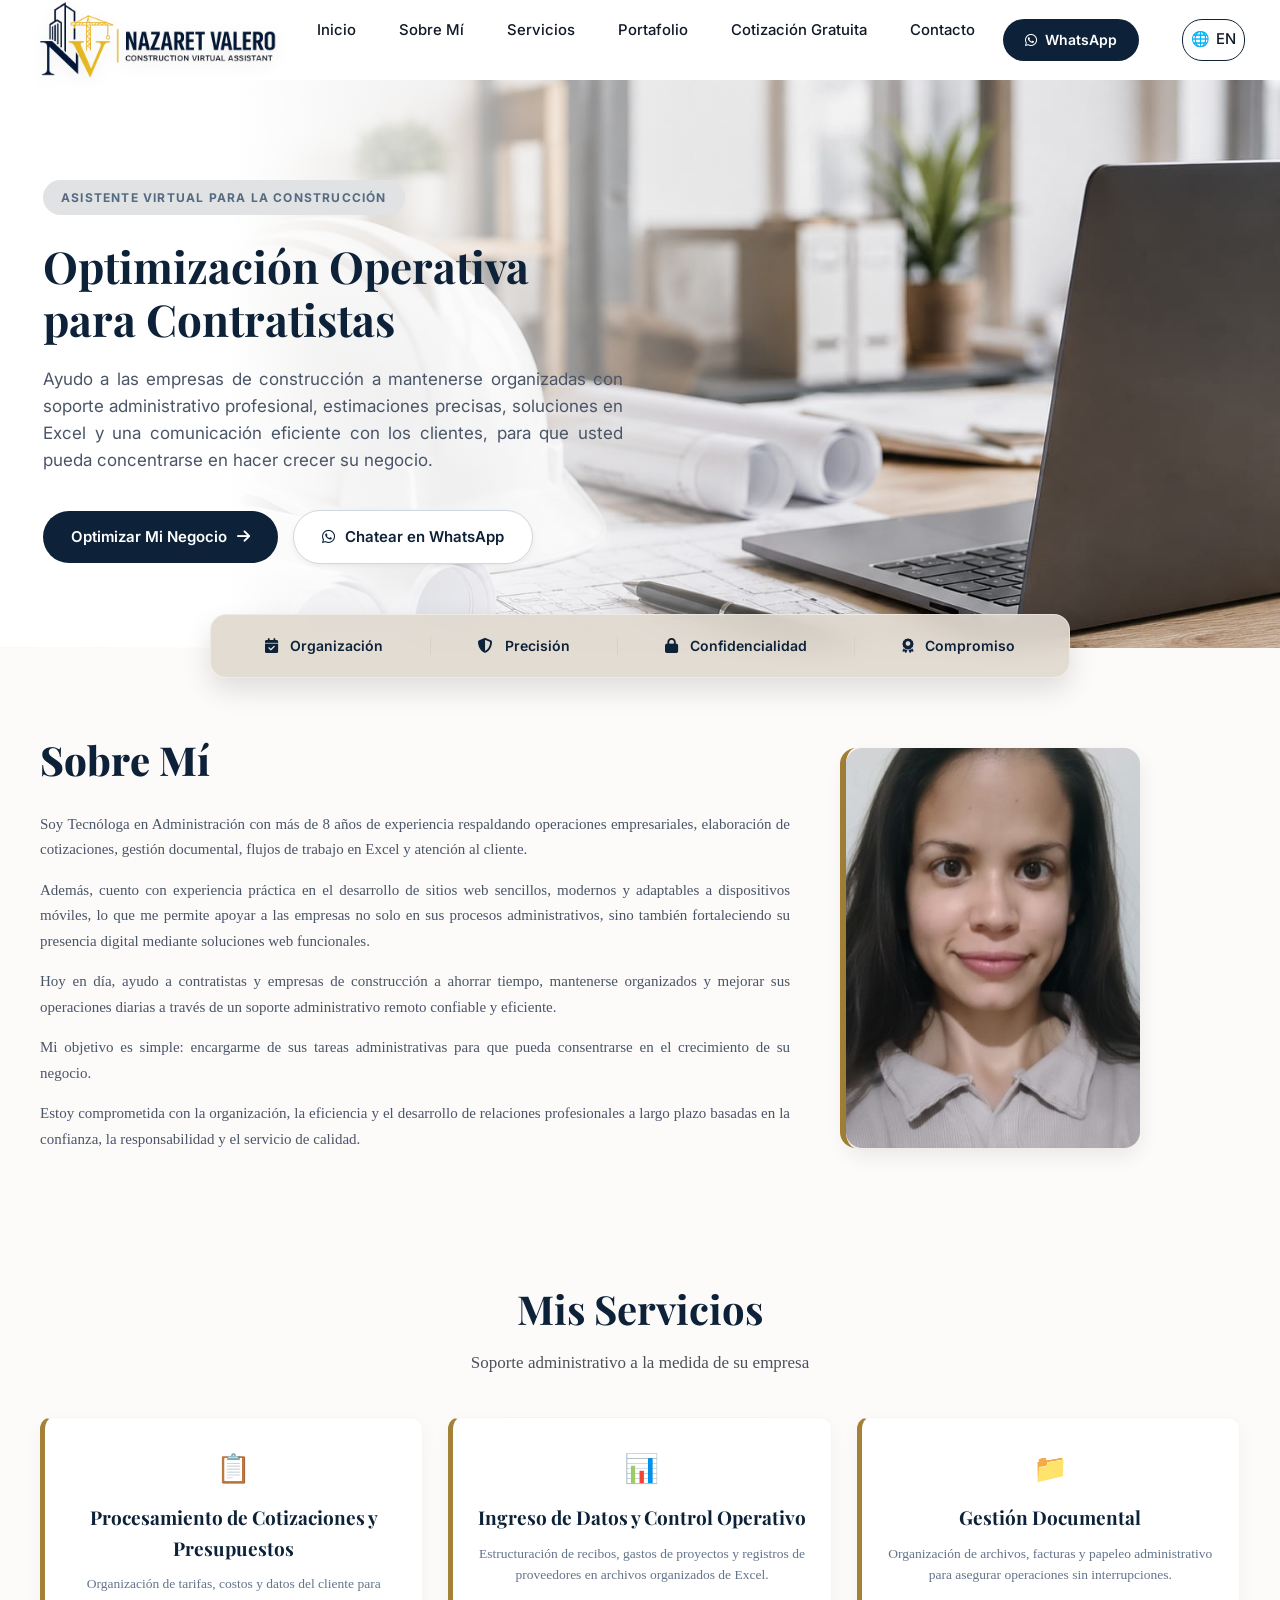
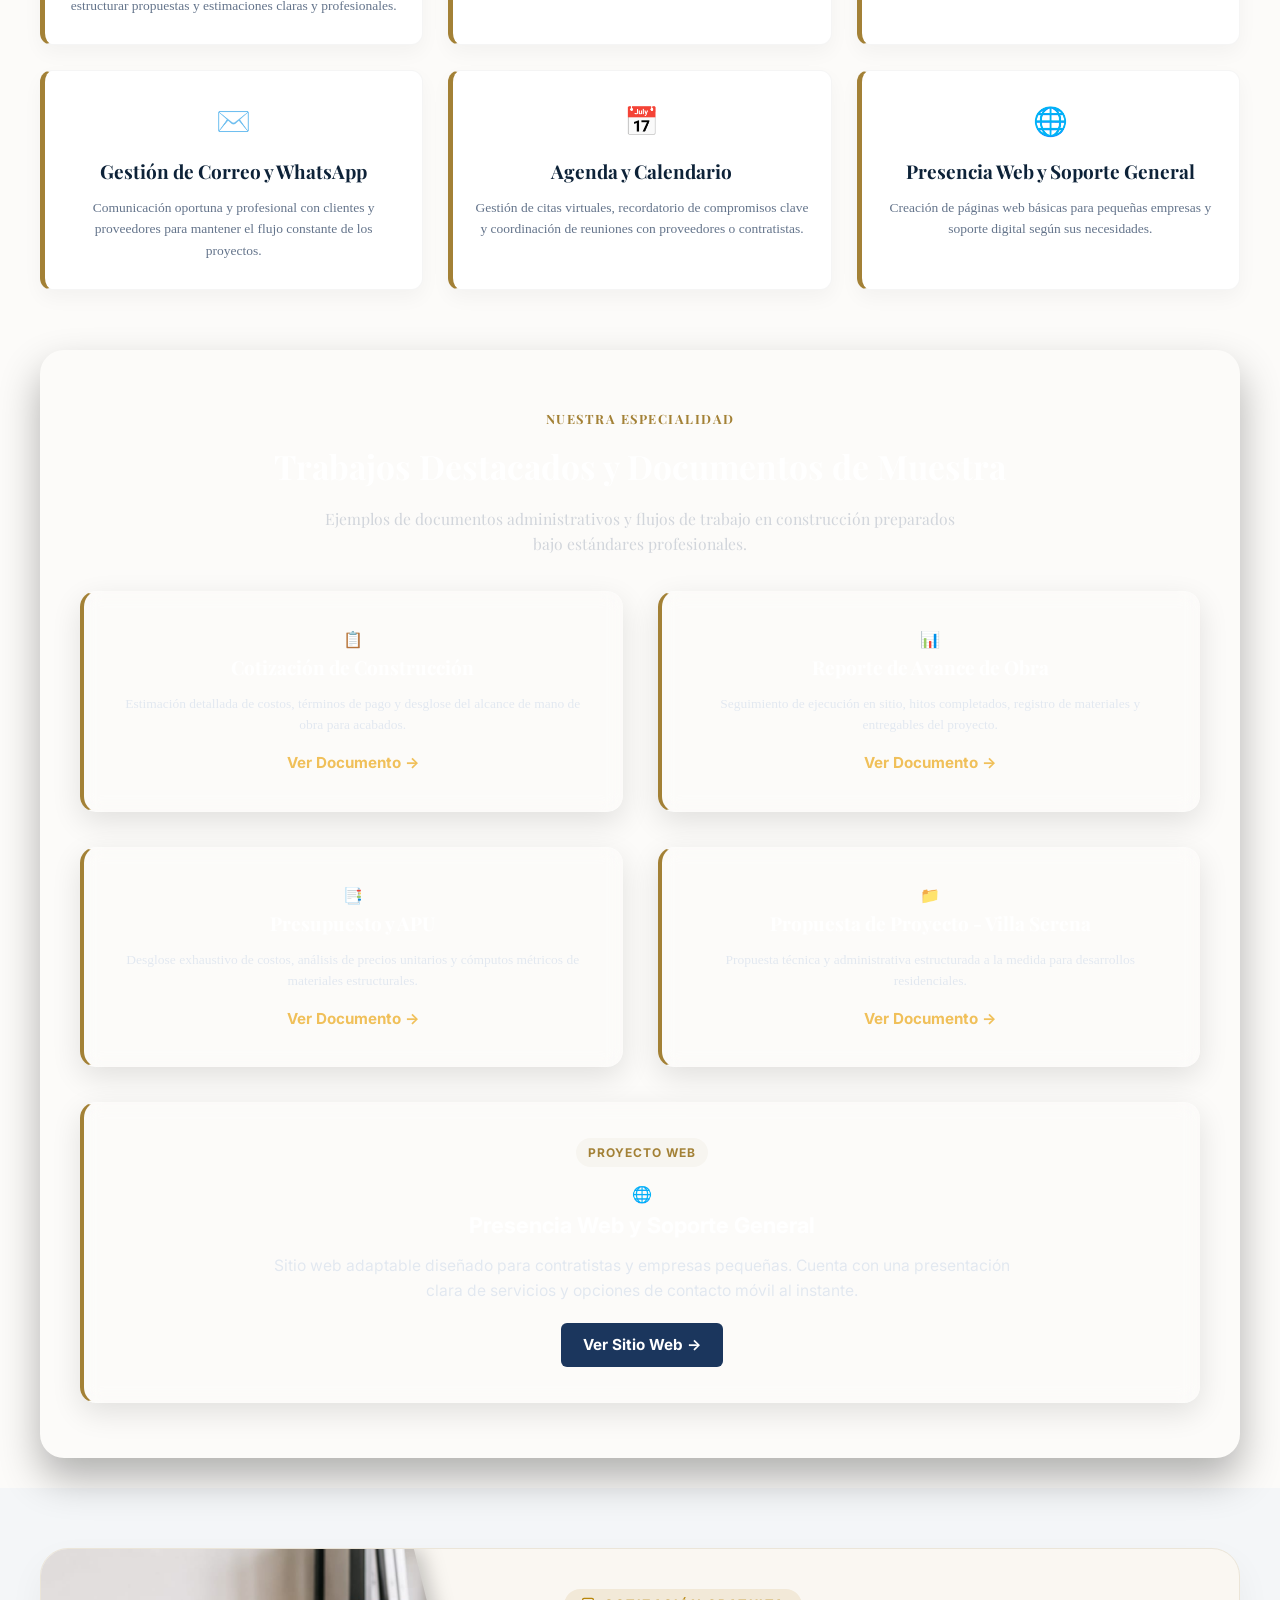
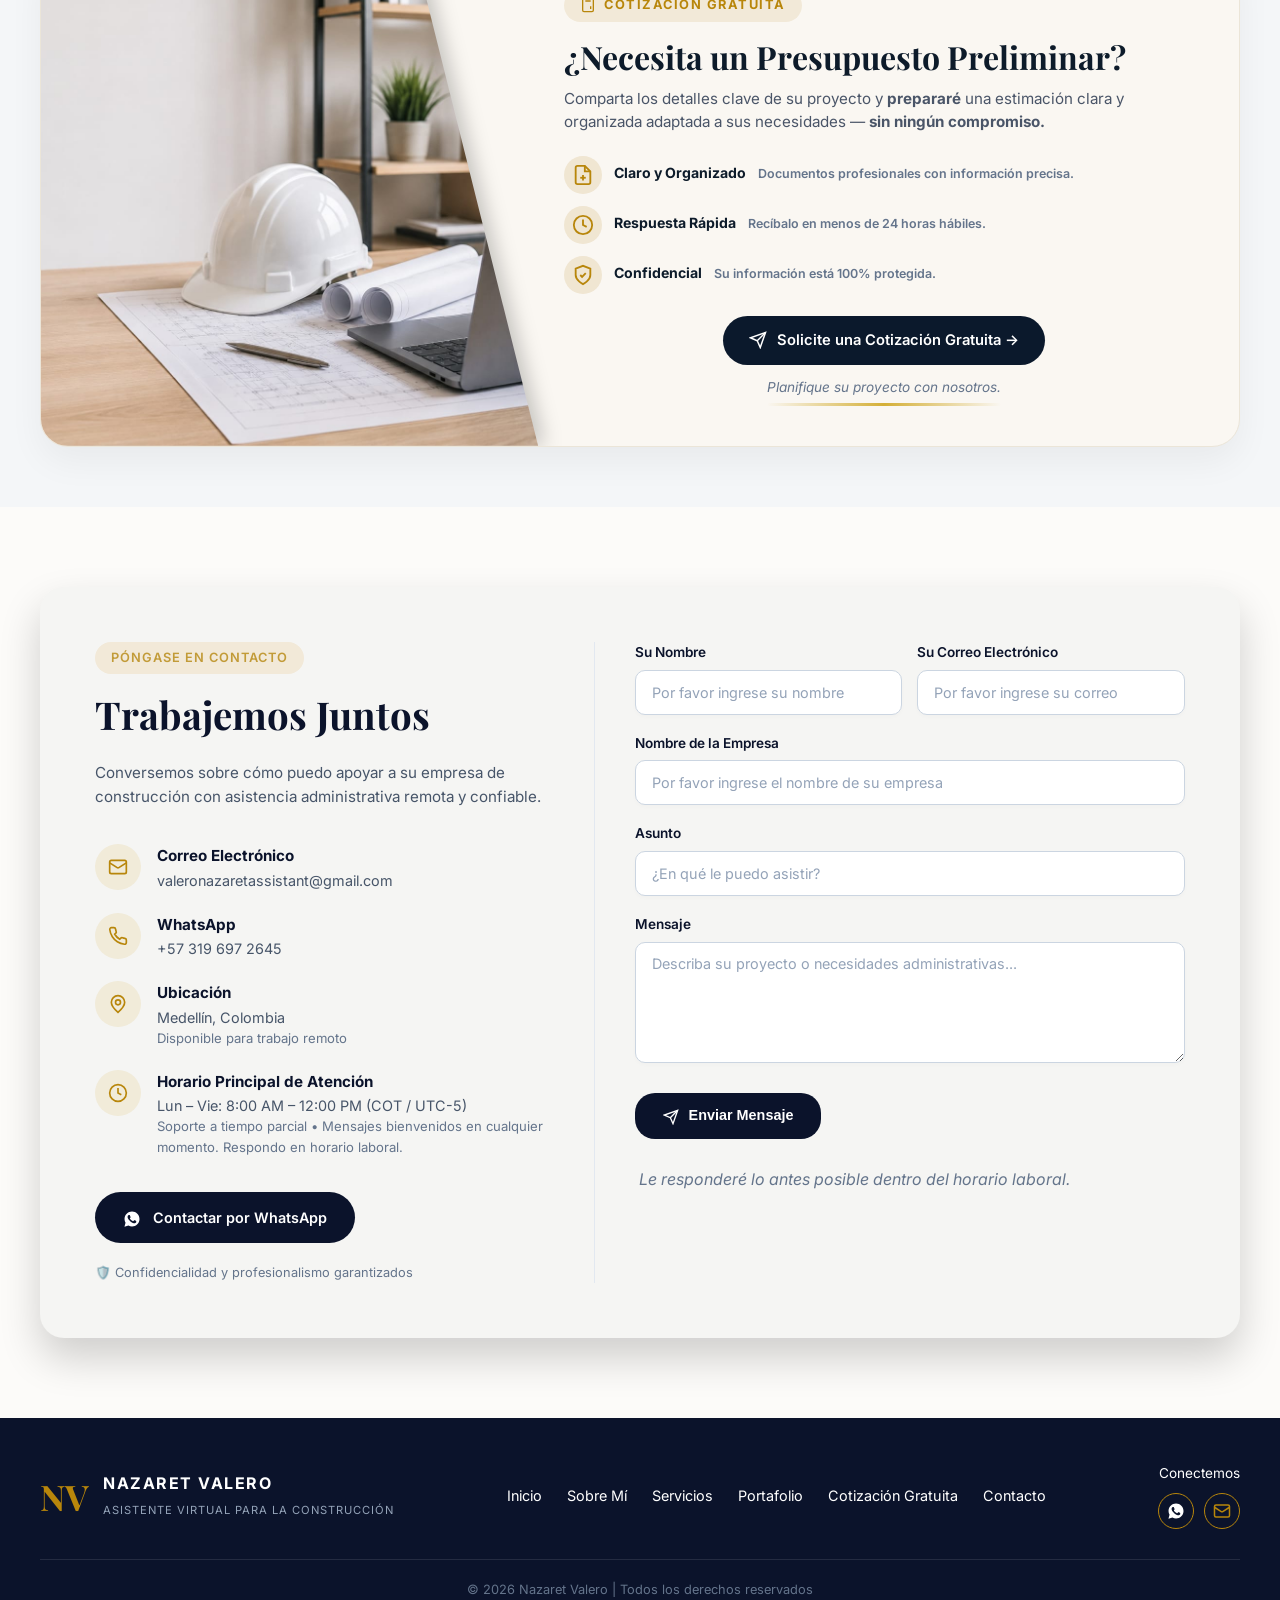
==== index.html @ b1c22335 "Rename Nazaretes-index.html to index.html" ====
<!DOCTYPE html>
<html lang="es">
<head>
    <meta charset="UTF-8">
    <meta name="viewport" content="width=device-width, initial-scale=1.0">
    <meta name="google" content="notranslate">
    <title>Nazaret Valero | Asistente Virtual para la Construcción</title>
    <!-- Tipografía Profesional Google Fonts -->
    <link rel="preconnect" href="https://fonts.googleapis.com">
    <link rel="preconnect" href="https://fonts.gstatic.com" crossorigin>
    <link href="https://fonts.googleapis.com/css2?family=Inter:wght@400;500;600;700&family=Playfair+Display:wght@600;700&display=swap" rel="stylesheet">
    
    <!-- CONEXIÓN CON EL CSS -->
    <link rel="stylesheet" href="Nazaret-styles.css">
    <link rel="stylesheet" href="https://cdnjs.cloudflare.com/ajax/libs/font-awesome/6.4.0/css/all.min.css">
</head>
<body>

<!-- 1. BARRA DE NAVEGACIÓN SUPERIOR -->
<header class="main-header">
  <div class="nav-container">
    
    <div class="logo-area">
      <img src="imagenes.img/logo.jpeg" alt="Nazaret Valero Logo" class="logo">
    </div>

    <!-- Botón hamburguesa -->
    <button class="menu-toggle" id="menu-toggle" onclick="toggleMenu()" aria-label="Abrir menú">
      <i class="fas fa-bars"></i>
    </button>

    <!-- Menú desplegable -->
    <nav class="nav-links" id="nav-links">
      <a href="#hero" onclick="closeMenu()">Inicio</a>
      <a href="#about" onclick="closeMenu()">Sobre Mí</a>
      <a href="#services" onclick="closeMenu()">Servicios</a>
      <a href="#portfolio" onclick="closeMenu()">Portafolio</a>
      <a href="#free-estimate" onclick="closeMenu()">Cotización Gratuita</a>
      <a href="#contact" onclick="closeMenu()">Contacto</a>

      <!-- Botones de acción integrados -->
      <a href="https://wa.me/573196972645" target="_blank" class="whatsapp-btn">
        <i class="fab fa-whatsapp"></i> WhatsApp
      </a>

      <!-- Enlace para regresar a la versión en Inglés -->
      <a href="Nazareten-index.html" class="lang-btn">
  🌐  <span id="lang-text">EN</span>
      </a>
    </nav>

  </div>
</header>

<!-- 2. SECCIÓN HERO -->
<section id="hero" class="hero-section">
    <div class="hero-container">
        <div class="hero-content">
            <!-- Píldora destacada -->
            <div class="hero-badge-pill">ASISTENTE VIRTUAL PARA LA CONSTRUCCIÓN</div>
            
            <h1>Optimización Operativa para Contratistas</h1>
            
            <p>Ayudo a las empresas de construcción a mantenerse organizadas con soporte administrativo profesional, estimaciones precisas, soluciones en Excel y una comunicación eficiente con los clientes, para que usted pueda concentrarse en hacer crecer su negocio.</p>
            
            <div class="hero-actions">
                <a href="#contact" class="btn-primary">
                    Optimizar Mi Negocio <i class="fas fa-arrow-right"></i>
                </a>
                <a href="https://wa.me/573196972645" target="_blank" class="btn-secondary">
                    <i class="fab fa-whatsapp"></i> Chatear en WhatsApp
                </a>
            </div>
        </div>

        <!-- CINTA FLOTANTE DE CARACTERÍSTICAS -->
        <div class="features-bar-wrapper">
            <div class="features-bar">
                <div class="feature-item">
                    <i class="fas fa-calendar-check"></i>
                    <span>Organización</span>
                </div>
                <div class="feature-divider"></div>
                
                <div class="feature-item">
                    <i class="fas fa-shield-alt"></i>
                    <span>Precisión</span>
                </div>
                <div class="feature-divider"></div>
                
                <div class="feature-item">
                    <i class="fas fa-lock"></i>
                    <span>Confidencialidad</span>
                </div>
                <div class="feature-divider"></div>
                
                <div class="feature-item">
                    <i class="fas fa-award"></i>
                    <span>Compromiso</span>
                </div>
            </div>
        </div>

    </div>
</section>

<!-- 3. SECCIÓN SOBRE MÍ -->
<section id="about" class="about-section">
    <div class="about-container">
        
        <!-- Columna Izquierda: Texto directo -->
        <div class="about-content">
            <h2>Sobre Mí</h2>
            <p>Soy Tecnóloga en Administración con más de 8 años de experiencia respaldando operaciones empresariales, elaboración de cotizaciones, gestión documental, flujos de trabajo en Excel y atención al cliente.</p>
            <p>Además, cuento con experiencia práctica en el desarrollo de sitios web sencillos, modernos y adaptables a dispositivos móviles, lo que me permite apoyar a las empresas no solo en sus procesos administrativos, sino también fortaleciendo su presencia digital mediante soluciones web funcionales.</p>
            <p>Hoy en día, ayudo a contratistas y empresas de construcción a ahorrar tiempo, mantenerse organizados y mejorar sus operaciones diarias a través de un soporte administrativo remoto confiable y eficiente.</p>
            <p>Mi objetivo es simple: encargarme de sus tareas administrativas para que pueda consentrarse en el crecimiento de su negocio.</p>
            <p>Estoy comprometida con la organización, la eficiencia y el desarrollo de relaciones profesionales a largo plazo basadas en la confianza, la responsabilidad y el servicio de calidad.</p>
        </div>

        <!-- Columna Derecha: Foto -->
        <div class="about-image-wrapper">
            <div class="about-photo-card">
                <img src="imagenes.img/naza.jpg" alt="Nazaret Valero" class="about-photo">
            </div>
        </div>
    </div>
</section>

<!-- 4. SECCIÓN SERVICIOS -->
<section id="services" class="services-section">
    
    <h2 class="services-title">Mis Servicios</h2>
    <p class="services-subtitle">Soporte administrativo a la medida de su empresa</p>

    <div class="services-container">

        <!-- 1. Cotizaciones -->
        <div class="service-card">
            <div class="service-icon">📋</div>
            <h3>Procesamiento de Cotizaciones y Presupuestos</h3>
            <p>Organización de tarifas, costos y datos del cliente para estructurar propuestas y estimaciones claras y profesionales.</p>
        </div>

        <!-- 2. Excel / Datos -->
        <div class="service-card">
            <div class="service-icon">📊</div>
            <h3>Ingreso de Datos y Control Operativo</h3>
            <p>Estructuración de recibos, gastos de proyectos y registros de proveedores en archivos organizados de Excel.</p>
        </div>

        <!-- 3. Gestión Documental -->
        <div class="service-card">
            <div class="service-icon">📁</div>
            <h3>Gestión Documental</h3>
            <p>Organización de archivos, facturas y papeleo administrativo para asegurar operaciones sin interrupciones.</p>
        </div>

        <!-- 4. Correo y WhatsApp -->
        <div class="service-card">
            <div class="service-icon">✉️</div>
            <h3>Gestión de Correo y WhatsApp</h3>
            <p>Comunicación oportuna y profesional con clientes y proveedores para mantener el flujo constante de los proyectos.</p>
        </div>

        <!-- 5. Calendario -->
        <div class="service-card">
            <div class="service-icon">📅</div>
            <h3>Agenda y Calendario</h3>
            <p>Gestión de citas virtuales, recordatorio de compromisos clave y coordinación de reuniones con proveedores o contratistas.</p>
        </div>

        <!-- 6. Web & Soporte -->
        <div class="service-card">
            <div class="service-icon">🌐</div>
            <h3>Presencia Web y Soporte General</h3>
            <p>Creación de páginas web básicas para pequeñas empresas y soporte digital según sus necesidades.</p>
        </div>

    </div>
</section>

<!-- 5. PORTAFOLIO -->
<section id="portfolio" class="services-section bg-white">
  <div class="container">
    
    <div class="portfolio-hero-card">
      
      <div class="portfolio-hero-header">
        <span class="portfolio-tag">NUESTRA ESPECIALIDAD</span>
        <h2 class="portfolio-hero-title">Trabajos Destacados y Documentos de Muestra</h2>
        <p class="portfolio-hero-subtitle">
          Ejemplos de documentos administrativos y flujos de trabajo en construcción preparados bajo estándares profesionales.
        </p>
      </div>

      <!-- Cuadrícula de documentos -->
      <div class="services-grid portfolio-2x2">
        
        <div class="service-card dark-card">
          <div class="card-icon">📋</div>
          <h3>Cotización de Construcción</h3>
          <p>Estimación detallada de costos, términos de pago y desglose del alcance de mano de obra para acabados.</p>
          <a href="documentos.docs/spanish.docs/CotizaciónAustinTX.xlsx" target="_blank" class="portfolio-btn">Ver Documento &rarr;</a>
        </div>

        <div class="service-card dark-card">
          <div class="card-icon">📊</div>
          <h3>Reporte de Avance de Obra</h3>
          <p>Seguimiento de ejecución en sitio, hitos completados, registro de materiales y entregables del proyecto.</p>
          <a href="documentos.docs/spanish.docs/Informe de obra.pdf" target="_blank" class="portfolio-btn">Ver Documento &rarr;</a>
        </div>

        <div class="service-card dark-card">
          <div class="card-icon">📑</div>
          <h3>Presupuesto y APU</h3>
          <p>Desglose exhaustivo de costos, análisis de precios unitarios y cómputos métricos de materiales estructurales.</p>
          <a href="documentos.docs/spanish.docs/LICITACIÓNSRESMRJOBS.xlsx" target="_blank" class="portfolio-btn">Ver Documento &rarr;</a>
        </div>

        <div class="service-card dark-card">
          <div class="card-icon">📁</div>
          <h3>Propuesta de Proyecto - Villa Serena</h3>
          <p>Propuesta técnica y administrativa estructurada a la medida para desarrollos residenciales.</p>
          <a href="documentos.docs/spanish.docs/Propuesta Villa Serena.odt" target="_blank" class="portfolio-btn">Ver Documento &rarr;</a>
        </div>

      </div>

      <!-- Proyecto Web en vivo -->
      <div class="featured-project-card dark-card">
        <div class="featured-badge">PROYECTO WEB</div>
        <div class="featured-content">
          <div class="card-icon">🌐</div>
          <h3>Presencia Web y Soporte General</h3>
          <p>Sitio web adaptable diseñado para contratistas y empresas pequeñas. Cuenta con una presentación clara de servicios y opciones de contacto móvil al instante.</p>
          <a href="https://obras-remodelaciones.ejvalero10.workers.dev/" target="_blank" class="portfolio-btn-featured">Ver Sitio Web &rarr;</a>
        </div>
      </div>

    </div>

  </div>
</section>

<!-- 6. SECCIÓN COTIZACIÓN GRATUITA -->
<section id="free-estimate" class="estimate-section">
  <div class="estimate-card">
    
    <div class="estimate-image-wrapper">
      <div class="gold-border"></div>
      <div class="estimate-image-side"></div>
    </div>

    <div class="estimate-text-side">
      <div class="badge-estimate">
        <svg width="16" height="16" viewBox="0 0 24 24" fill="none" stroke="currentColor" stroke-width="2">
          <rect x="4" y="2" width="16" height="20" rx="2"></rect>
          <line x1="8" y1="6" x2="16" y2="6"></line>
          <line x1="16" y1="14" x2="16" y2="18"></line>
          <path d="M8 10h.01M12 10h.01M16 10h.01M8 14h.01M12 14h.01M8 18h.01M12 18h.01"></path>
        </svg>
        COTIZACIÓN GRATUITA
      </div>

      <h2 class="estimate-title">¿Necesita un Presupuesto Preliminar?</h2>
      
      <p class="estimate-desc">
        Comparta los detalles clave de su proyecto y <strong>prepararé</strong> 
        una estimación clara y organizada adaptada a sus necesidades — 
        <strong>sin ningún compromiso.</strong>
      </p>

      <div class="estimate-features">
        <div class="feature-item">
          <div class="feature-icon">
            <svg width="22" height="22" viewBox="0 0 24 24" fill="none" stroke="#b8860b" stroke-width="2">
              <path d="M14 2H6a2 2 0 0 0-2 2v16a2 2 0 0 0 2 2h12a2 2 0 0 0 2-2V8z"></path>
              <polyline points="14 2 14 8 20 8"></polyline>
              <line x1="12" y1="18" x2="12" y2="12"></line>
              <path d="M9 15h6"></path>
            </svg>
          </div>
          <h3>Claro y Organizado</h3>
          <p>Documentos profesionales con información precisa.</p>
        </div>

        <div class="feature-item">
          <div class="feature-icon">
            <svg width="22" height="22" viewBox="0 0 24 24" fill="none" stroke="#b8860b" stroke-width="2">
              <circle cx="12" cy="12" r="10"></circle>
              <polyline points="12 6 12 12 16 14"></polyline>
            </svg>
          </div>
          <h3>Respuesta Rápida</h3>
          <p>Recíbalo en menos de 24 horas hábiles.</p>
        </div>

        <div class="feature-item">
          <div class="feature-icon">
            <svg width="22" height="22" viewBox="0 0 24 24" fill="none" stroke="#b8860b" stroke-width="2">
              <path d="M12 22s8-4 8-10V5l-8-3-8 3v7c0 6 8 10 8 10z"></path>
              <polyline points="9 12 11 14 15 10"></polyline>
            </svg>
          </div>
          <h3>Confidencial</h3>
          <p>Su información está 100% protegida.</p>
        </div>
      </div>

      <div class="estimate-action-wrapper">
        <a href="#contact" class="btn-estimate">
          <svg width="18" height="18" viewBox="0 0 24 24" fill="none" stroke="currentColor" stroke-width="2">
            <line x1="22" y1="2" x2="11" y2="13"></line>
            <polygon points="22 2 15 22 11 13 2 9 22 2"></polygon>
          </svg>
          Solicite una Cotización Gratuita &rarr;
        </a>

        <div class="footer-tag-container">
          <p class="estimate-footer-tag">Planifique su proyecto con nosotros.</p>
          <div class="gold-brush-line"></div>
        </div>
      </div>
    </div>

  </div>
</section>

<!-- 7. SECCIÓN DE CONTACTO -->
<section class="contact-section" id="contact">
  <div class="contact-card">
    
    <div class="contact-info">
      <span class="contact-tag">PÓNGASE EN CONTACTO</span>
      <h2 class="contact-title">Trabajemos Juntos</h2>
      <p class="contact-desc">
        Conversemos sobre cómo puedo apoyar a su empresa de construcción con asistencia administrativa remota y confiable.
      </p>

      <div class="info-list">
        <!-- Correo -->
        <div class="info-item">
          <div class="info-icon">
            <svg width="20" height="20" viewBox="0 0 24 24" fill="none" stroke="#b8860b" stroke-width="2"><rect x="2" y="4" width="20" height="16" rx="2"/><path d="m22 7-8.97 5.7a1.94 1.94 0 0 1-2.06 0L2 7"/></svg>
          </div>
          <div>
            <strong>Correo Electrónico</strong>
            <p>valeronazaretassistant@gmail.com</p>
          </div>
        </div>

        <!-- WhatsApp -->
        <div class="info-item">
          <div class="info-icon">
            <svg width="20" height="20" viewBox="0 0 24 24" fill="none" stroke="#b8860b" stroke-width="2"><path d="M22 16.92v3a2 2 0 0 1-2.18 2 19.79 19.79 0 0 1-8.63-3.07 19.5 19.5 0 0 1-6-6 19.79 19.79 0 0 1-3.07-8.67A2 2 0 0 1 4.11 2h3a2 2 0 0 1 2 1.72 12.84 12.84 0 0 0 .7 2.81 2 2 0 0 1-.45 2.11L8.09 9.91a16 16 0 0 0 6 6l1.27-1.27a2 2 0 0 1 2.11-.45 12.84 12.84 0 0 0 2.81.7A2 2 0 0 1 22 16.92z"/></svg>
          </div>
          <div>
            <strong>WhatsApp</strong>
            <p>+57 319 697 2645</p>
          </div>
        </div>

        <!-- Ubicación -->
        <div class="info-item">
          <div class="info-icon">
            <svg width="20" height="20" viewBox="0 0 24 24" fill="none" stroke="#b8860b" stroke-width="2"><path d="M12 2a8 8 0 0 0-8 8c0 5.25 8 12 8 12s8-6.75 8-12a8 8 0 0 0-8-8z"/><circle cx="12" cy="10" r="3"/></svg>
          </div>
          <div>
            <strong>Ubicación</strong>
            <p>Medellín, Colombia<br><span class="sub-text">Disponible para trabajo remoto</span></p>
          </div>
        </div>

        <!-- Horario de Atención -->
        <div class="info-item">
          <div class="info-icon">
            <svg width="20" height="20" viewBox="0 0 24 24" fill="none" stroke="#b8860b" stroke-width="2"><circle cx="12" cy="12" r="10"/><polyline points="12 6 12 12 16 14"/></svg>
          </div>
          <div>
            <strong>Horario Principal de Atención</strong>
            <p>Lun – Vie: 8:00 AM – 12:00 PM (COT / UTC-5)<br>
            <span class="sub-text">Soporte a tiempo parcial • Mensajes bienvenidos en cualquier momento. Respondo en horario laboral.</span></p>
          </div>
        </div>
      </div>

      <a href="https://wa.me/573196972645" target="_blank" class="btn-whatsapp">
        <svg width="18" height="18" viewBox="0 0 24 24" fill="currentColor" style="vertical-align: middle; margin-right: 8px;"><path d="M12.031 2c-5.517 0-9.993 4.476-9.993 9.993 0 1.763.459 3.483 1.332 5.003l-1.417 5.176 5.297-1.389c1.472.802 3.137 1.222 4.781 1.222 5.517 0 9.993-4.476 9.993-9.993s-4.476-9.993-9.993-9.993zm5.834 14.161c-.247.693-1.221 1.282-1.996 1.448-.528.113-1.218.204-3.535-.757-2.966-1.229-4.872-4.248-5.02-4.444-.147-.197-1.201-1.602-1.201-3.056 0-1.454.757-2.17 1.026-2.463.269-.293.588-.366.783-.366.196 0 .392.001.563.01.183.009.429-.069.672.514.247.593.842 2.054.915 2.203.073.149.122.322.024.516-.098.196-.147.319-.293.491-.147.172-.31.385-.443.518-.147.147-.301.307-.129.602.172.295.765 1.263 1.642 2.045 1.129 1.004 2.08 1.315 2.375 1.462.295.147.466.122.638-.073.172-.196.735-.857.931-1.151.196-.295.392-.245.662-.147.269.098 1.716.809 2.01 1.054.295.245.295.589.048 1.282z"/></svg>
        Contactar por WhatsApp
      </a>

      <p class="security-note">
        🛡️ Confidencialidad y profesionalismo garantizados
      </p>
    </div>

    <div class="contact-divider"></div>

    <!-- Formulario de contacto -->
    <div class="contact-form-container">
      <form class="contact-form" action="https://formspree.io/f/xlgqovov" method="POST">
        <div class="form-row">
          <div class="form-group">
            <label>Su Nombre</label>
            <input type="text" name="name" placeholder="Por favor ingrese su nombre" required>
          </div>
          <div class="form-group">
            <label>Su Correo Electrónico</label>
            <input type="email" name="email" placeholder="Por favor ingrese su correo" required>
          </div>
        </div>

        <div class="form-group">
          <label>Nombre de la Empresa</label>
          <input type="text" name="company" placeholder="Por favor ingrese el nombre de su empresa">
        </div>

        <div class="form-group">
          <label>Asunto</label>
          <input type="text" name="subject" placeholder="¿En qué le puedo asistir?">
        </div>

        <div class="form-group">
          <label>Mensaje</label>
          <textarea name="message" rows="5" placeholder="Describa su proyecto o necesidades administrativas..."></textarea>
        </div>

        <button type="submit" class="btn-send">
          <svg width="16" height="16" viewBox="0 0 24 24" fill="none" stroke="currentColor" stroke-width="2" style="vertical-align: middle; margin-right: 6px;"><line x1="22" y1="2" x2="11" y2="13"/><polygon points="22 2 15 22 11 13 2 9 22 2"/></svg>
          Enviar Mensaje
        </button>

        <p class="form-note">
          Le responderé lo antes posible dentro del horario laboral.
        </p>

      </form>
    </div>

  </div>
</section>

<!-- 8. PIE DE PÁGINA (FOOTER) -->
<footer class="main-footer">
  <div class="footer-container">
    
    <div class="footer-brand">
     <span class="brand-monogram notranslate" translate="no">NV</span>
      <div class="brand-text">
        <h3>NAZARET VALERO</h3>
        <span>ASISTENTE VIRTUAL PARA LA CONSTRUCCIÓN</span>
      </div>
    </div>


    <!-- Links de Navegación -->
    <ul class="footer-nav">
      <li><a href="#hero">Inicio</a></li>
      <li><a href="#about">Sobre Mí</a></li>
      <li><a href="#services">Servicios</a></li>
      <li><a href="#portfolio">Portafolio</a></li>
      <li><a href="#free-estimate">Cotización Gratuita</a></li>
      <li><a href="#contact">Contacto</a></li>
    </ul>

       <!-- Contacto Directo: WhatsApp y Email (Iconos Circulares) -->
    <div class="footer-social">
      <span>Conectemos</span>
      <div class="social-icons">
        <!-- Icono WhatsApp Circular -->
        <a href="https://wa.me/573196972645" target="_blank" title="WhatsApp" class="btn-footer-circle btn-wa-circle">
          <svg width="18" height="18" viewBox="0 0 24 24" fill="#ffffff"><path d="M12.031 2c-5.517 0-9.993 4.476-9.993 9.993 0 1.763.459 3.483 1.332 5.003l-1.417 5.176 5.297-1.389c1.472.802 3.137 1.222 4.781 1.222 5.517 0 9.993-4.476 9.993-9.993s-4.476-9.993-9.993-9.993zm5.834 14.161c-.247.693-1.221 1.282-1.996 1.448-.528.113-1.218.204-3.535-.757-2.966-1.229-4.872-4.248-5.02-4.444-.147-.197-1.201-1.602-1.201-3.056 0-1.454.757-2.17 1.026-2.463.269-.293.588-.366.783-.366.196 0 .392.001.563.01.183.009.429-.069.672.514.247.593.842 2.054.915 2.203.073.149.122.322.024.516-.098.196-.147.319-.293.491-.147.172-.31.385-.443.518-.147.147-.301.307-.129.602.172.295.765 1.263 1.642 2.045 1.129 1.004 2.08 1.315 2.375 1.462.295.147.466.122.638-.073.172-.196.735-.857.931-1.151.196-.295.392-.245.662-.147.269.098 1.716.809 2.01 1.054.295.245.295.589.048 1.282z"/></svg>
        </a>
        
        <!-- Icono Email Circular con enlace directo -->
    <!-- Abre directamente la pantalla de redacción de Gmail -->
<a href="https://mail.google.com/mail/?view=cm&fs=1&to=valeronazaretassistant@gmail.com" target="_blank" title="Email" class="btn-footer-circle">
  <svg width="18" height="18" viewBox="0 0 24 24" fill="none" stroke="#b8860b" stroke-width="2">
    <rect x="2" y="4" width="20" height="16" rx="2"/>
    <path d="m22 7-8.97 5.7a1.94 1.94 0 0 1-2.06 0L2 7"/>
  </svg>
</a>
      </div>
    </div>

  </div>
  
  <div class="footer-bottom">
    <p>© 2026 Nazaret Valero | Todos los derechos reservados</p>
  </div>
</footer>
    <!-- CONEXIÓN CON EL JAVASCRIPT -->
    <script src="Nazaret-script.js"></script>
</body>
</html>
---- Nazaret-styles.css ----
/* ==========================================================================
   NAZARET VALERO - ARCHIVO CSS COMPLETAMENTE NUEVO (CORREGIDO)
   ========================================================================== */

*, *::before, *::after {
    box-sizing: border-box;
    margin: 0;
    padding: 0;
}

html {
    scroll-behavior: smooth;
}

body {
    font-family: 'Inter', sans-serif;
    background-color: #ffffff;
    color: #1e293b;
    line-height: 1.6;
}

/* 1. Barra superior con altura fija */
.main-header {
    z-index: 1000;
    padding: 0;
    height: 80px; /* Fijamos la altura de la barra para que no crezca */
    position: relative;
    background-color: #ffffff; /* Ajusta al color de tu cabecera */
}

/* 2. Contenedor que mantiene todo alineado */
.nav-container {
    max-width: 1270px;
    margin: 0 auto;
    padding: 0 20px;
    height: 100%;
    display: flex;
    justify-content: space-between;
    align-items: center;
    position: relative; /* Mantiene la referencia para el logo */
}

/* 3. Área del logo liberada del tamaño de la barra */
.logo-area {
    position: absolute; /* ¡Clave! Lo saca del flujo para que no altere el alto de la barra */
    left: 0px;
    top: 60%;
    transform: translateY(-50%); /* Centra el logo perfectamente con respecto a la barra */
    z-index: 1001;
}

/* 4. Tu logo con el tamaño grande que necesitas */
.logo {
    height: 200px; /* Aquí le das el tamaño grande que quieras para que se lean perfecto las letras */
    width: auto;
    display: block;
    filter: drop-shadow(0px 4px 8px rgba(0, 0, 0, 0.08)); /* Sombra suave para que resalte si sobresale */
}

/* 5. Asegurar que los enlaces sigan a la derecha sin moverse */
.nav-links {
    margin-left: auto; /* Empuja el menú a la derecha */
    display: flex;
    gap: 3px;
    list-style: none;
}

.nav-links a {
    color: #111827 !important;
    text-decoration: none;
    font-weight: 500;
    font-size: 0.93rem;
    margin-left: 30px;
    margin-right: 10px;
    transition: color 0.3s ease;
}

.nav-links a:hover {
    color: #a38136 !important; /* Naranja Óxido */
}

/* Estilo principal del botón de WhatsApp */
.nav-links a.whatsapp-btn {
    display: inline-flex;
    align-items: center;
    gap: 8px;
    background-color: #0d2238; /* Azul oscuro */
    color: #ffffff !important; /* El !important asegura que las letras sean BLANCAS */
    padding: 10px 22px;
    border-radius: 50px;
    text-decoration: none;
    font-weight: 600;
    font-size: 14px;
    transition: all 0.3s ease;
    margin-left: 15px;
}

/* Forzar que el icono de Font Awesome también sea blanco */
.nav-links a.whatsapp-btn i {
    color: #ffffff !important;
    font-size: 14px;
}

/* Efecto al pasar el cursor por encima (Hover) */
.nav-links a.whatsapp-btn:hover {
    background-color: #1a365d;
    color: #a38136 !important;
}
/* Tamaño del icono de WhatsApp */
.whatsapp-btn i {
    font-size: 14px;
}

.lang-btn {
  background: transparent;
  border: 1px solid #0d2238;
  color: #0d2238;
  padding: 6px 8px;
  border-radius: 20px;
  cursor: pointer;
  font-weight: 600;
  font-size: 14px;
  display: inline-flex;
  align-items: center;
  gap: 6px;
  transition: all 0.3s ease;
}

.lang-btn:hover {
  background: #0d2238;
  color: #ffffff;
}

/* ======================================================
   SOLO PARA CELULARES (No altera nada en computadora)
   ====================================================== */
@media screen and (max-width: 1140px) {
  /* 1. Permite que el encabezado se ajuste en pantalla pequeña */
  .main-header {
    height: auto !important;
  }

  /* 2. Pasa el logo con su absolute a una posición normal para celular */
  .logo-area {
    position: static !important;
    transform: none !important;
    text-align: center;
  }

  /* 3. Reduce el logo solo en pantallas pequeñas */
  .logo {
    height: 70px !important;
    margin: 0 auto;
  }

  /* 4. Acomoda el contenedor en columna (Logo arriba, menú abajo) */
  .nav-container {
    flex-direction: column !important;
    padding: 10px !important;
    gap: 10px;
  }

  /* 5. Organiza los enlaces en celular sin que se monten */
  .nav-links {
    margin-left: 0 !important;
    justify-content: center;
    width: 100%;
    flex-wrap: wrap;
    gap: 8px 10px;
  }

  .nav-links a {
    font-size: 11px !important;
  }

  .nav-links a.whatsapp-btn {
    margin-left: 0 !important;
    padding: 6px 14px !important;
    font-size: 12px !important;
  }

  .lang-btn {
    padding: 5px 10px !important;
    font-size: 12px !important;
  }
}

/* Oculta la barra superior emergente de Google Translate */
.goog-te-banner-frame, .skiptranslate {
  display: none !important;
}
body {
  top: 0px !important;
}

/* ======================================================
   BOTÓN HAMBURGUESA CORPORATIVO
   ====================================================== */
.menu-toggle {
  display: none;
  background: transparent;
  border: 2px solid #0d2238; /* Borde azul marino elegante */
  border-radius: 8px;
  color: #0d2238;           /* Las tres rayitas en azul marino */
  font-size: 20px;
  padding: 6px 12px;
  cursor: pointer;
  transition: all 0.3s ease;
}

.menu-toggle:hover {
  background-color: #0d2238;
  color: #ffffff;           /* Se invierte a fondo azul con rayitas blancas al pasar el cursor */
}

/* ======================================================
   DESPLIEGUE DEL MENÚ MÓVIL
   ====================================================== */
@media (max-width: 992px) {
  .menu-toggle {
    display: block; /* Muestra el botón en pantallas pequeñas */
  }

  /* Fondo Plateado Corporativo elegante con animación */
  .nav-links {
    display: flex !important;
    flex-direction: column;
    align-items: center;
    position: absolute;
    top: 100%;
    left: 0;
    width: 100%;
    
    /* Color Plateado / Gris ejecutivo impecable */
    background-color: #f1f5f9 !important; 
    border-bottom: 3px solid #0d2238;
    box-shadow: 0px 10px 20px rgba(0, 0, 0, 0.12);
    z-index: 1000;
    gap: 15px;
    
    /* Oculto por defecto con animación suave */
    opacity: 0;
    visibility: hidden;
    transform: translateY(-10px);
    max-height: 0;
    overflow: hidden;
    transition: all 0.35s ease-in-out;
  }

  /* Estado cuando se abre el menú */
  .nav-links.open,
  .nav-links.active {
    opacity: 1;
    visibility: visible;
    transform: translateY(0);
    max-height: 600px;
    padding: 25px 0 30px 0;
  }

  .nav-links a:not(.whatsapp-btn) {
    width: 80%;
    text-align: center;
    padding-bottom: 8px;
    border-bottom: 1px solid rgba(13, 34, 56, 0.06);
  }


  /* Ajuste de margen para que los elementos queden alineados en columna */
  .nav-links a,
  .nav-links .lang-btn {
    margin-left: 0 !important;
    margin-right: 0 !important;
  }
}

/* --- SECCIÓN HERO CON FONDO Y DIFUMINADO --- */
.hero-section {
    position: relative;
    padding: 100px 0;             /* Espaciado amplio arriba y abajo */
    width: 100%;
    
    /* Carga de la imagen de fondo + El degradado difuminado a la izquierda */
    background-image: 
        linear-gradient(to right, 
            #ffffff 18%,          /* Totalmente blanco hasta el 35% a la izquierda para leer bien */
            rgba(255, 255, 255, 0.65) 38%, /* Comienza a transparentarse */
            rgba(255, 255, 255, 0) 68%    /* 100% transparente a la derecha para ver la foto */
        ),
        url('imagenes.img/casco.jpeg'); /* Tu foto del casco */
        
    background-size: cover;       /* Ocupa todo el espacio disponible */
    background-position: center right; /* Alinea la foto a la derecha */
    background-repeat: no-repeat;
}

.hero-container {
    max-width: 1230px;
    margin: 0 auto;
    padding: 0 3px;
}

.hero-content {
    max-width: 580px;            /* Limita el ancho del texto dentro de la zona blanca difuminada */
    text-align: left;
}

/* ESTILO DE LA PÍLDORA (HERO BADGE PILL) */
.hero-badge-pill {
    display: inline-block;
    background-color: #e1e2e4;    /* Fondo suave de la píldora */
    color: #556b82;               /* Color del texto */
    padding: 8px 18px;            /* Relleno interno */
    border-radius: 30px;          /* Forma de cápsula/píldora */
    font-size: 12px;
    font-weight: 700;
    letter-spacing: 1.2px;
    text-transform: uppercase;
    margin-bottom: 25px;
}

.hero-content h1 {
    font-size: 44px;
    line-height: 1.2;
    color: #0d2238;
    font-family: 'Playfair Display', serif, Georgia;
    margin-bottom: 20px;
}

.hero-content p {
    font-size: 17px;
    color: #4a5568;
    line-height: 1.6;
    margin-bottom: 35px;
    text-align: justify;
    text-justify: inter-word;
    hyphens: none;
    -webkit-hyphens: none;
}

/* BOTONES */
.hero-actions {
    display: flex;
    gap: 15px;
    align-items: center;
}

/* --- ESTILO BASE DEL MENÚ FLOTANTE --- */

.features-bar-wrapper {
    max-width: 900px;
    margin: 0 auto;
    padding: 0 20px;
    position: relative;
    z-index: 30;            /* Asegura que quede POR ENCIMA de la foto y de About Me */
    margin-top: 50px;
    margin-bottom: -130px;   /* <--- ESTE VALOR LA HACE BAJAR. Si la quieres aún más abajo, pon -85px */
}


.features-bar {
    /* Tono grisáceo/beige con más fuerza y opacidad */
    background: rgba(225, 218, 208, 0.92); 
    
    /* Mantiene el desenfoque suave para el toque profesional */
    backdrop-filter: blur(12px);
    -webkit-backdrop-filter: blur(12px);
    
    border-radius: 16px;
    padding: 20px 30px;
    display: flex;
    align-items: center;
    justify-content: space-around;
    
    /* Borde sutil para darle contraste */
    border: 1px solid rgba(255, 255, 255, 0.4);
    
    /* Sombra con más cuerpo para que resalte sobre el fondo */
    box-shadow: 0 12px 28px rgba(0, 0, 0, 0.12);
}

.feature-item {
    display: flex;
    align-items: center;
    gap: 8px;
    color: #0d2238; /* Azul oscuro legible */
    font-weight: 600;
    font-size: 14px;
    white-space: nowrap;
}

.feature-item i {
    font-size: 15px;
    color: #0d2238;
}

.feature-divider {
    width: 1px;
    height: 18px;
    background-color: #d8d0c5; /* Divisor en tono crema más oscuro */
}


/* ===================================================
   CÓDIGO RESPONSIVE ÚNICAMENTE (@media)
   =================================================== */

/* Laptops pequeñas y Tablets horizontales */
@media (max-width: 902px) {
  .features-bar {
    padding: 14px 15px;
  }

  .feature-item {
    font-size: 12px;
    gap: 6px;
  }
}

/* Pantallas de celular y Tablets verticales */
@media (max-width: 768px) {
  .features-bar-wrapper {
    margin-bottom: -100px;
  }

  .features-bar {
    flex-wrap: wrap; /* Acomoda las píldoras en 2 filas */
    gap: 8px;
    justify-content: center;
    padding: 12px;
    background-color: #f5f0eb;
  }

  .feature-divider {
    display: none; /* Oculta las líneas verticales en móvil */
  }

  .feature-item {
    flex: 1 1 calc(50% - 10px); /* Hace que cada píldora mida exactamente la mitad del espacio */
    box-sizing: border-box;
    justify-content: center;
    background-color: #ffffff; /* Píldoras blancas internas para móvil */
    padding: 8px 4px;          /* Menos relleno a los lados para que quepa la palabra larga */
    border-radius: 25px;
    font-size: 11px;           /* Letra ligeramente más ajustada para que "Confidencialidad" entre perfecta */
    white-space: nowrap;       /* Fuerza a que el texto no se rompa */
    box-shadow: 0 2px 5px rgba(0,0,0,0.04);
  }
}


.btn-primary {
    background-color: #0d2238;
    color: #ffffff !important;
    padding: 14px 28px;
    border-radius: 30px;
    text-decoration: none;
    font-weight: 600;
    font-size: 15px;
    display: inline-flex;
    align-items: center;
    gap: 10px;
    transition: all 0.3s ease;
}

.btn-primary:hover {
    background-color: #1a365d;
}

.btn-secondary {
    background-color: #ffffff;
    color: #0d2238 !important;
    border: 1px solid #d0d7de;
    padding: 14px 28px;
    border-radius: 30px;
    text-decoration: none;
    font-weight: 600;
    font-size: 15px;
    display: inline-flex;
    align-items: center;
    gap: 10px;
    box-shadow: 0 2px 5px rgba(0,0,0,0.05);
    transition: all 0.3s ease;
}

.btn-secondary:hover {
    background-color: #f8fafc;
}

/* --- SECCIÓN ABOUT ME --- */
.about-section {
    padding: 80px 20px;
    background-color: #fcfbf9; /* Fondo suave de la página */
}

.about-container {
    max-width: 1450px;
    width: 95%;
    margin: 0 auto;
    display: flex;
    align-items: center;
    gap: 50px;
}

/* COLUMNA IZQUIERDA: TEXTO */
.about-content {
    flex: 1;
    max-width: 750px;
}

.about-content h2 {
    font-family: 'Playfair Display', Georgia, serif;
    font-size: 40px;
    color: #0d2238;
    margin-bottom: 20px;
    text-align: left;
    font-weight: 800;
}

.about-content p {
    font-family: Georgia, serif;
    font-size: 15px;
    line-height: 1.7;
    color: #4a5568;
    margin-bottom: 15px;
    font-weight: 300; /* <--- Esto le quita el aspecto de negrita pesada */
    text-justify: inter-word;
    max-width: 800px;
    text-align: justify;
}

/* CONTENEDOR DE LA DERECHA */
.about-image-wrapper {
    flex: 0 0 300px; /* Le damos menos espacio proporcional para reducir tamaño */
    display: flex;
    justify-content: center;
    align-items: center;
    width: auto;
}

.about-image-wrapper img {
    width: 340px;
    height: 400px;
    object-fit: cover;
    border-radius: 16px;
}

/* LA TARJETA FLOTANTE (ESTILO MISIÓN/VISIÓN) */
.about-photo-card {
    background-color: transparent;
    padding: 0;
    border-radius: 16px; /* Bordes redondeados suavemente */
    max-width: none; /* <--- TAMAÑO REDUCIDO A LA MITAD */
    width: auto;
    
    /* EL BORDE DORADO A LA IZQUIERDA QUE ME SEÑALASTE */
    border-left: 6px solid #a38136; 
    
    /* Sombra suave e imperceptible para el efecto flotante */
    box-shadow:none;
    border-top: none;
    border-right: none;
    border-bottom: none;
}

/* LA FOTO DENTRO DE LA TARJETA */
.about-photo {
    width: 100%;
    height: auto;
    border-radius: 12px;
    display: block;
    object-fit: cover;
    box-shadow: 0 8px 20px rgba(0, 0, 0, 0.08);
}

/* RESPONSIVE MÓVIL */
@media (max-width: 868px) {
    .about-container {
        flex-direction: column-reverse;
        gap: 30px;
    }
}

@media (max-width: 768px) {
    .about-image-wrapper {
        max-width: 290px;
        margin: 0 auto;
    }

    .about-image-wrapper img {
        height: 360px;
    }
}

/* ==========================================
   SECCIÓN: MY SERVICES (Grid 3x2)
   ========================================== */

/* Contenedor principal de la sección */
.services-section {
    padding: 30px 20px;
    
    /* CAMBIO DE COLOR DE FONDO: Tono crema/arena sofisticado que contrasta con el blanco */
    background-color: #fcfbf9; 
    
    text-align: center;
    position: relative;

}

/* Título principal */
.services-title {
    font-family: 'Playfair Display', Georgia, serif;
    font-size: 40px;
    color: #0d2238;
    margin-bottom: 8px;
    font-weight: 700;
    text-align: center;
}

/* Subtítulo */
.services-subtitle {
    font-family: Georgia, serif;
    font-size: 17px;
    color: #4b525c;
    margin-bottom: 40px;
    text-align: center;
}

/* CUADRÍCULA: 3 COLUMNAS Y 2 FILAS */
.services-container {
    display: grid;
    grid-template-columns: repeat(3, 1fr); /* Crea exactamente 3 columnas iguales */
    gap: 25px;                            /* Espacio uniforme entre tarjetas */
    max-width: 1450px;                    /* Ancho ideal para acomodar las 3 tarjetas */
    width: 100%;
    margin: 0 auto;                       /* Centra la cuadrícula en la pantalla */
}

/* ESTILO DE CADA TARJETA CON EL BORDE DORADO LATERAL */
.service-card {
    background-color: #ffffff;
    padding: 28px 22px;
    border-radius: 12px; /* Bordes redondeados finos */
    
    /* EL DETALLE DORADO LATERAL (Igual al estilo de la foto) */
    border-left: 5px solid #a38136 ; /* Puedes ajustar este código hexadecimal a tu tono dorado exacto */
    
    /* Bordes sutiles para los otros 3 lados */
    border-top: 1px solid rgba(0, 0, 0, 0.04);
    border-right: 1px solid rgba(0, 0, 0, 0.04);
    border-bottom: 1px solid rgba(0, 0, 0, 0.04);
    
    /* Sombra suave e imperceptible para el efecto flotante */
    box-shadow: 0 8px 20px rgba(0, 0, 0, 0.04);
    
    text-align: center;
    transition: transform 0.25s ease, box-shadow 0.25s ease;
}

/* EFECTO AL PASAR EL MOUSE (Hover elegante) */
.service-card:hover {
    box-shadow: 0 12px 28px rgba(0, 0, 0, 0.08); /* La sombra se acentúa */
}

/* Iconos */
.service-icon {
    font-size: 28px;
    margin-bottom: 12px;
    display: inline-block;
}

/* Título de la tarjeta */
.service-card h3 {
    font-family: 'Playfair Display', Georgia, serif;
    font-size: 19px;
    font-weight: 700;
    color: #0d2238;
    margin-bottom: 10px;
}

/* Párrafo interno */
.service-card p {
    font-family: Georgia, serif;
    font-size: 13.5px;
    line-height: 1.6;
    color: #64748b;
    margin: 0;
    font-weight: 400 !important;
}

/* ADAPTACIÓN MÓVIL Y TABLET */
@media (max-width: 992px) {
    .services-container {
        grid-template-columns: repeat(2, 1fr); /* 2 columnas en pantallas medianas */
    }
}

@media (max-width: 600px) {
    .services-container {
        grid-template-columns: 1fr; /* 1 columna en teléfonos */
    }
}

/* ==========================================
   PORTFOLIO SECTION (Fondo Blanco y 2x2)
   ========================================== */

/* Fondo blanco exclusivo para esta sección */
.services-section.bg-white {
  background-color:#fcfbf9!important;
}

.portfolio-hero-header {
  position: relative !important;
  z-index: 2 !important;
  display: block !important; /* Nos aseguramos de que no esté en 'none' */
  text-align: center !important;
  margin-bottom: 30px !important;
  font-family: 'Playfair Display', Georgia, 'Times New Roman', serif !important;
}

/* Fuerza la cuadrícula de 2 arriba / 2 abajo */
.portfolio-2x2 {
  display: grid !important;
  grid-template-columns: repeat(2, 1fr) !important;
  gap: 35px !important;
  margin-top: 30px !important;
}

/* Estilo y dimensiones de las tarjetas */
.portfolio-2x2 .service-card {
  padding: 35px 30px !important;
  min-height: 220px !important;
  box-shadow: 0 10px 30px rgba(0, 0, 0, 0.11);
}

/* Estilo del botón / enlace */
.portfolio-btn {
  display: inline-block !important;
  margin-top: 15px !important;
  font-size: 0.95rem !important;
  font-weight: bold !important;
  color: #1b365d !important;
  text-decoration: none !important;
}

.portfolio-btn:hover {
  color: #a38136 !important;

}

/* Responsive para dispositivos móviles */
@media (max-width: 768px) {
  .portfolio-2x2 {
    grid-template-columns: 1fr !important;
    gap: 20px !important;
  }
}

/* ==========================================
   ESTILOS EXCLUSIVOS PARA LA TARJETA 5 (WEB)
   ========================================== */

/* Etiqueta superior "LIVE WEBSITE PROJECT" */
.featured-badge {
  display: inline-block !important;
  font-size: 0.75rem !important;
  font-weight: bold !important;
  letter-spacing: 1px !important;
  color: #a38136  !important;
  background-color: #f7f5f0 !important;
  padding: 5px 12px !important;
  border-radius: 20px !important;
  margin-bottom: 15px !important;
  text-transform: uppercase !important;
}

.featured-content h3 {
  font-size: 1.35rem !important;
  color: #1b365d !important;
  margin-bottom: 10px !important;
  font-weight: bold !important;
}

.featured-content p {
  font-size: 0.98rem !important;
  color: #555555 !important;
  max-width: 750px !important;
  margin: 0 auto 20px auto !important;
  line-height: 1.6 !important;
}

/* Botón azul base */
.portfolio-btn-featured,
.portfolio-btn-featured:visited {
  display: inline-block !important;
  padding: 10px 22px !important;
  font-size: 0.95rem !important;
  font-weight: bold !important;
  color: #ffffff !important; /* Texto blanco siempre */
  background-color: #1b365d !important; /* Fondo azul fijo */
  border-radius: 6px !important;
  text-decoration: none !important;
  transition: color 0.25s ease, transform 0.25s ease !important;
}


/* Estado al pasar el cursor (Hover) */
.portfolio-btn-featured:hover,
a.portfolio-btn-featured:hover {
  background-color: #1b365d !important; /* Se mantiene en el mismo azul exacto */
  color: #a38136 !important; /* Fuerza el cambio de color del texto al dorado */
}

/* Tarjeta destacada de la página web (Con sombra estática y sin elevación) */
.featured-project-card {
  background-color: #ffffff !important;
  border-radius: 12px !important;
  padding: 35px 30px !important;
  margin-top: 35px !important;
  text-align: center !important;
  border-left: 5px solid #a38136 !important; /* Borde dorado lateral */
  position: relative !important;
  
  /* Sombra suave que la separa del fondo blanco */
  box-shadow: 0 10px 30px rgba(0, 0, 0, 0.11) !important;
}

/* Responsive para dispositivos móviles (Celulares) */
@media (max-width: 768px) {
  
  /* Ajustes para la tarjeta del proyecto web */
  .featured-project-card {
    padding: 25px 20px !important; /* Reduce el relleno interno */
    margin-top: 25px !important;    /* Espacio superior más ajustado */
  }

  .featured-content h3 {
    font-size: 1.2rem !important;  /* Tamaño de título cómodo para pantallas pequeñas */
  }

  .featured-content p {
    font-size: 0.9rem !important;   /* Texto de descripción adaptado */
    margin-bottom: 15px !important;
  }

  .portfolio-btn-featured {
    width: 100% !important;         /* Hace que el botón ocupe todo el ancho en celular */
    text-align: center !important;
    padding: 12px 15px !important;  /* Un poco más de área táctil para facilitar el clic */
  }
}

/* ==========================================
   MARCO PRINCIPAL CON EDIFICIO Y TARJETAS TRANSLÚCIDAS
   ========================================== */

/* 1. Contenedor principal con la foto del edificio de fondo */
.portfolio-hero-card {
  position: relative !important;
  border-radius: 24px !important;
  padding: 55px 40px !important;
  overflow: hidden !important;
  
  /* Carga la imagen 'negro.jpg' con un filtro oscuro transparente por encima */
  background: linear-gradient(rgba(15, 20, 28, 0.35), rgba(15, 20, 28, 0.35)), 
              url(imagenes.img/negro.jpeg) no-repeat center center / cover !important;
  background-attachment: fixed !important; /* <--- Esta línea crea el movimiento al hacer scroll */
  box-shadow: 0 20px 40px rgba(0, 0, 0, 0.3) !important;
}

/* Textos del encabezado superior */
.portfolio-tag {
  display: inline-block !important;
  font-size: 0.8rem !important;
  font-weight: bold !important;
  letter-spacing: 1.5px !important;
  color: #a38136 !important;
  margin-bottom: 10px !important;
  text-transform: uppercase !important;
}

.portfolio-hero-title {
  color: #ffffff !important;
  font-size: 2.1rem !important;
  font-weight: bold !important;
  margin-bottom: 12px !important;
}

.portfolio-hero-subtitle {
  color: #d1d5db !important;
  font-size: 0.98rem !important;
  max-width: 650px !important;
  margin: 0 auto 35px auto !important;
}

/* EFECTO DE DESENFOQUE Y FONDO PARA EL MARCO */
.portfolio-hero-card::before {
  content: "" !important;
  position: absolute !important;
  top: 0 !important;
  left: 0 !important;
  right: 0 !important;
  bottom: 0 !important;
  background: url(imagenes.img/negro.jpeg) no-repeat center center / cover !important;
  background-attachment: fixed !important;
  filter: blur(3px) brightness(1.2) !important; /* Desenfoca 4px el edificio y le da brillo */
  z-index: 0 !important;
}

/* 2. Tarjetas internas translúcidas (Efecto Glassmorphism como José Obras) */
.dark-card {
  background-color: rgba(255, 255, 255, 0.14) !important; /* Cristal ahumado transparente */
  backdrop-filter: blur(10px) !important; /* Difumina sutilmente el edificio detrás */
  -webkit-backdrop-filter: blur(10px) !important;
  border-radius: 16px !important;
  border: 1px solid rgba(255, 255, 255, 0.12) !important; /* Borde de cristal suave */
  border-left: 4px solid #a38136 !important; /* Acento dorado característico */
}

/* Textos dentro de las tarjetas */
.dark-card h3 {
  color: #ffffff !important;
  font-weight: bold !important;
}

.dark-card p {
  color: #e2e8f0 !important;
}

/* Enlaces View Document */
.dark-card .portfolio-btn {
  color: #f0c05a !important;
  text-decoration: none !important;
  font-weight: bold !important;
  transition: color 0.2s ease !important;
}

.dark-card .portfolio-btn:hover {
  color: #ffffff !important;
}

/* ==========================================
   SECCIÓN FREE ESTIMATE (COMPLETO)
   ========================================== */
.estimate-section {
  padding: 60px 20px;
  display: flex;
  justify-content: center;
  background-color: #f4f6f8;
  box-sizing: border-box;
}

.estimate-card {
  max-width: 1450px;
  width: 100%;
  background: #faf7f2;
  border-radius: 28px;
  display: flex;
  flex-direction: row;
  position: relative;
  overflow: hidden;
  box-shadow: 0 15px 35px rgba(0, 0, 0, 0.05);
  border: 1px solid #ebe5d8;
  box-sizing: border-box;
}

/* 1. LADO IZQUIERDO: IMAGEN + DEGRADADO DORADO DIAGONAL */
.estimate-image-wrapper {
  width: 42%;
  position: relative;
  min-height: 480px;
  box-sizing: border-box;
  filter: drop-shadow(6px 0 10px rgba(0, 0, 0, 0.22));
}

.estimate-image-side {
  position: absolute;
  top: 0;
  bottom: 0;
  left: 0;
  right: 6px; /* Fina franja para lucir el degradado */
  filter: drop-shadow(2px 0 8px rgba(0,0,0,.08));
  background-image: url('imagenes.img/freestimate.jpeg');
  background-size: cover;
  background-position: center;
  background-repeat: no-repeat;
  clip-path: polygon(0 0, 75% 0, 100% 100%, 0% 100%);
  z-index: 2;
}

/* Reemplaza solo la capa del difuminado por esta: */
.estimate-image-wrapper::after {
    content: "";
    position: absolute;
    inset: 0;
    pointer-events: none;
    z-index: 3;
}

/* 2. LADO DERECHO: TEXTO Y CONTENIDO RESPONSIVO */
.estimate-text-side {
  width: 58%;
  padding: 40px 35px 40px 20px;
  display: flex;
  flex-direction: column;
  justify-content: center;
  z-index: 3;
  box-sizing: border-box;
}

.badge-estimate {
  display: inline-flex;
  align-items: center;
  gap: 8px;
  background-color: #f2e9d8;
  color: #b8860b;
  font-size: 0.8rem;
  font-weight: 700;
  letter-spacing: 1.5px;
  padding: 6px 16px;
  border-radius: 20px;
  width: fit-content;
  margin-bottom: 16px;
}

.estimate-title {
  font-family: 'Playfair Display', Georgia, serif;
  font-size: 2rem;
  color: #0d1b2a;
  margin-top: 0;
  margin-bottom: 12px;
  font-weight: 700;
  line-height: 1.2;
}

.estimate-desc {
  color: #4a5568;
  font-size: 0.95rem;
  line-height: 1.5;
  margin-top: 0;
  margin-bottom: 22px;
}

/* CARACTERÍSTICAS (APILADAS PARA EVITAR DESBORDAMIENTO) */
.estimate-features {
  display: flex;
  flex-direction: column;
  gap: 12px;
  margin-bottom: 22px;
  width: 100%;
  box-sizing: border-box;
}

.feature-item {
  display: flex;
  align-items: center;
  gap: 12px;
  text-align: left;
  box-sizing: border-box;
}

.feature-icon {
  width: 38px;
  height: 38px;
  min-width: 38px;
  background: #f0e6d2;
  border-radius: 50%;
  display: flex;
  align-items: center;
  justify-content: center;
  margin: 0;
}

.feature-item h3 {
  font-size: 0.88rem;
  color: #0d1b2a;
  margin: 0 0 2px 0;
  font-weight: 700;
}

.feature-item p {
  font-size: 0.78rem;
  color: #64748b;
  line-height: 1.3;
  margin: 0;
}

/* BOTÓN Y FOOTER */
.estimate-action-wrapper {
  display: flex;
  flex-direction: column;
  align-items: center;
  width: 100%;
}

.btn-estimate {
  background-color: #0b192c;
  color: #ffffff;
  padding: 13px 26px;
  border-radius: 30px;
  text-decoration: none;
  font-weight: 600;
  font-size: 0.92rem;
  display: inline-flex;
  align-items: center;
  gap: 10px;
  transition: transform 0.2s, background-color 0.2s;
}

.btn-estimate:hover {
  background-color: #1e293b;
  transform: translateY(-2px);
}

.footer-tag-container {
  margin-top: 12px;
  display: flex;
  flex-direction: column;
  align-items: center;
}

.estimate-footer-tag {
  font-style: italic;
  font-size: 0.85rem;
  color: #64748b;
  margin: 0;
}

.gold-brush-line {
  width: 100%;
  height: 3px;
  background: linear-gradient(90deg, transparent, #d4af37, transparent);
  border-radius: 2px;
  margin-top: 4px;
}

/* ==========================================
   ADAPTACIÓN MÓVIL (RESPONSIVE) - FREE ESTIMATE
   ========================================== */
@media (max-width: 900px) {
  .estimate-card {
    flex-direction: column;
  }

  .estimate-image-wrapper {
    width: 100%;
    min-height: 220px;
  }

  .gold-border,
  .estimate-image-side {
    clip-path: none;
    right: 0;
  }

  .gold-border {
    height: 4px;
    top: auto;
    bottom: 0;
    background: linear-gradient(90deg, #f3e5ab 0%, #d4af37 50%, #aa7c11 100%);
  }

  .estimate-image-side {
    bottom: 4px;
  }

  /* --- AJUSTES DE CONTENEDOR Y CÁPSULAS PARA MÓVIL --- */
  .estimate-text-side {
    width: 100% !important;
    padding: 24px 12px !important; /* Espaciado interno seguro */
    box-sizing: border-box;
  }

  .estimate-features {
    width: 100% !important;
    box-sizing: border-box;
    display: flex;
    flex-direction: column;
    gap: 12px;
  }

  .feature-item {
    width: 100% !important;
    max-width: 100% !important;
    min-width: 0;
    box-sizing: border-box !important;
    display: flex;
    flex-direction: column;
    align-items: center;
    padding: 12px 8px !important; /* Mantiene la forma limpia de cápsula */
    background: #ffffff;
    border-radius: 20px;
    gap: 8px;
    margin: 0 !important;
  }

  .feature-item p {
    font-size: 0.8rem !important; /* Ajusta la letra para que el texto fluya sin salirse */
    line-height: 1.3;
    text-align: center;
    margin: 0;
    width: 100%;
    word-break: break-all;
    overflow-wrap: anywhere;
    white-space: normal;
  }
}

/* ==========================================
   SECCIÓN DE CONTACTO
   ========================================== */
.contact-section {
  padding: 80px 20px;
  background-color: #fcfbf9;
}

.contact-tag {
  background-color: #f2e9d8 !important; /* El color gris clarito/suave de la píldora */
  color: #c29b38 !important;            /* El texto en tono dorado */
  box-shadow: none !important;           /* Quita la sombra marcada */
  border: none !important;               /* Sin bordes marcados */
  border-radius: 20px !important;        /* Curva totalmente los bordes en forma de cápsula */
  padding: 6px 16px !important;          /* Le da el espacio interno adecuado */
  display: inline-block !important;      /* Asegura que tome la forma del texto */
  font-weight: 600 !important;
  letter-spacing: 1px !important;
}

.contact-card {
  max-width: 1450px;
  margin: 0 auto;
  background: #f5f5f3; /* Tono crema beige claro exacto de la referencia */
  border-radius: 24px;
  padding: 55px;
  display: grid;
  grid-template-columns: 1fr auto 1.2fr;
  gap: 40px;
  box-shadow: 0 20px 40px rgba(0, 0, 0, 0.18);
}

/* ==========================================
   CAMPOS DEL FORMULARIO DE CONTACTO
   ========================================== */
.contact-card input,
.contact-card textarea,
.contact-form input,
.contact-form textarea,
form input,
form textarea {
  width: 100% !important;
  background-color: #ffffff !important; /* Blanco puro para destacar sobre el crema */
  border: 1.5px solid #cbd5e1 !important; /* Borde gris suave bien definido */
  border-radius: 10px !important;
  padding: 12px 16px !important;
  font-size: 0.95rem !important;
  color: #0b132b !important;
  outline: none !important;
  box-shadow: 0 2px 4px rgba(0, 0, 0, 0.02) !important;
  transition: all 0.25s ease !important;
}

/* Efecto al pasar el cursor (Hover) */
.contact-card input:hover,
.contact-card textarea:hover,
form input:hover,
form textarea:hover {
  border-color: #94a3b8 !important;
}

/* Efecto al hacer clic para escribir (Focus) */
.contact-card input:focus,
.contact-card textarea:focus,
form input:focus,
form textarea:focus {
  border-color: #b8860b !important; /* Borde dorado */
  box-shadow: 0 0 0 3px rgba(184, 134, 11, 0.18) !important; /* Halo dorado suave */
}

/* Color del texto de ayuda (Placeholder) */
.contact-card input::placeholder,
.contact-card textarea::placeholder,
form input::placeholder,
form textarea::placeholder {
  color: #94a3b8 !important;
  font-size: 0.9rem !important;
}

.contact-tag {
  color: #b8860b;
  font-weight: 700;
  font-size: 0.8rem;
  letter-spacing: 1.5px;
  text-transform: uppercase;
}

.contact-title {
  font-family: 'Playfair Display', Georgia, serif;
  font-size: 2.4rem;
  color: #0b132b;
  margin: 10px 0 15px 0;
  font-weight: 700;
}

.contact-desc {
  color: #475569;
  font-size: 0.95rem;
  line-height: 1.6;
  margin-bottom: 35px;
}

.info-list {
  display: flex;
  flex-direction: column;
  gap: 22px;
  margin-bottom: 35px;
}

.info-item {
  display: flex;
  align-items: flex-start;
  gap: 16px;
}

.info-icon {
  width: 46px;
  height: 46px;
  background: #f1ebd9; /* Círculo beige suave de los iconos */
  border-radius: 50%;
  display: flex;
  align-items: center;
  justify-content: center;
  flex-shrink: 0;
}

.info-item strong {
  display: block;
  color: #0b132b;
  font-size: 0.95rem;
  margin-bottom: 2px;
}

.info-item p {
  color: #475569;
  margin: 0;
  font-size: 0.9rem;
  line-height: 1.4;
}

.sub-text {
  font-size: 0.82rem;
  color: #64748b;
}

.btn-whatsapp {
  display: inline-block;
  background: #0b132b;
  color: #ffffff !important;
  padding: 14px 28px;
  border-radius: 30px;
  text-decoration: none;
  font-weight: 600;
  font-size: 0.9rem;
  margin-bottom: 20px;
  transition: opacity 0.2s;
}

.btn-whatsapp:hover {
  opacity: 0.9;
}

.security-note {
  font-size: 0.8rem;
  color: #64748b;
  margin: 0;
}

/* Divisor Vertical */
.contact-divider {
  width: 1px;
  background-color: #e2e8f0;
  height: 100%;
}

/* Estilos del Formulario */
.contact-form {
  display: flex;
  flex-direction: column;
  gap: 18px;
}

.form-row {
  display: grid;
  grid-template-columns: 1fr 1fr;
  gap: 15px;
}

.form-group label {
  display: block;
  font-size: 0.85rem;
  font-weight: 600;
  color: #0b132b;
  margin-bottom: 6px;
}

.form-group input, 
.form-group textarea {
  width: 100%;
  padding: 12px 16px;
  border: 1px solid #e2e8f0;
  border-radius: 8px;
  background: #ffffff;
  font-size: 0.9rem;
  color: #0b132b;
  outline: none;
  font-family: inherit;
  transition: border-color 0.2s;
}

.form-group input:focus, 
.form-group textarea:focus {
  border-color: #b8860b;
}

.btn-send {
  background: #0b132b;
  color: #ffffff;
  border: none;
  padding: 14px 28px;
  border-radius: 20px;
  font-size: 0.9rem;
  font-weight: 600;
  cursor: pointer;
  align-self: flex-start;
  margin-top: 5px;
  transition: opacity 0.2s;
}

.btn-send:hover {
  opacity: 0.9;
}

.form-note {
  font-size: 1rem;
  color: #64748b; /* Gris suave */
  margin-top: 10px;
  margin-left: 4px;
  font-style: italic;
  display: flex;
  align-items: center;
  gap: 6px;
}

/* ==========================================
   ADAPTACIÓN MÓVIL (RESPONSIVE) - CONTACTO
   ========================================== */
@media (max-width: 900px) {
  /* 1. Cambia el grid a una sola columna vertical */
  .contact-card {
    grid-template-columns: 1fr !important;
    padding: 30px 20px !important;
    gap: 30px !important;
  }

  /* Solo para celulares: rompe el correo largo para que no se salga */
.contact-section p, 
.contact-section a,
.contact-item span {
  word-break: break-word;
  overflow-wrap: break-word;
}

  /* 2. Oculta la línea divisoria vertical */
  .contact-divider {
    display: none !important;
  }

  /* 3. Pasa los campos del formulario (Nombre / Correo) a 1 sola columna */
  .form-row {
    grid-template-columns: 1fr !important;
    gap: 18px !important;
  }

  /* 4. Asegura que inputs y textareas no superen el ancho disponible */
  .contact-card input,
  .contact-card textarea,
  .form-group input,
  .form-group textarea {
    width: 100% !important;
    box-sizing: border-box !important;
  }

  /* 5. Ajuste opcional para centrar o expandir el botón de enviar en celular */
  .btn-send {
    width: 100% !important;
    text-align: center;
  }
}

/* ==========================================
   PIE DE PÁGINA (FOOTER)
   ========================================== */
.main-footer {
  background: #0b132b;
  color: #ffffff;
  padding: 45px 20px 20px 20px;
}

.footer-container {
  max-width: 1100px;
  margin: 0 auto;
  display: flex;
  justify-content: space-between;
  align-items: center;
  padding-bottom: 30px;
  border-bottom: 1px solid rgba(255, 255, 255, 0.1);
}

.footer-brand {
  display: flex;
  align-items: center;
  gap: 14px;
}

.brand-monogram {
  font-family: 'Playfair Display', Georgia, serif;
  font-size: 2.2rem;
  font-weight: bold;
  color: #b8860b;
  line-height: 1;
}

.brand-text h3 {
  font-size: 1rem;
  letter-spacing: 1.5px;
  margin: 0;
  font-weight: 700;
}

.brand-text span {
  font-size: 0.7rem;
  color: #94a3b8;
  letter-spacing: 1px;
}

.footer-nav {
  list-style: none;
  display: flex;
  gap: 25px;
  padding: 0;
  margin: 0;
}

.footer-nav a {
  color: #ffffff;
  text-decoration: none;
  font-size: 0.9rem;
  transition: color 0.2s;
}

.footer-nav a:hover {
  color: #b8860b;
}

.footer-social {
  text-align: right;
}

.footer-social > span {
  font-size: 0.85rem;
  color: #ffffff;
  display: block;
  margin-bottom: 8px;
}

.social-icons {
  display: flex;
  gap: 10px;
  justify-content: flex-end;
}

.social-icons a {
  width: 36px;
  height: 36px;
  border: 1px solid #b8860b;
  border-radius: 50%;
  display: flex;
  align-items: center;
  justify-content: center;
  color: #b8860b;
  text-decoration: none;
  font-size: 0.85rem;
  font-weight: bold;
  transition: background 0.2s, color 0.2s;
}

.social-icons a:hover {
  background: #b8860b;
  color: #0b132b;
}

.footer-bottom {
  text-align: center;
  padding-top: 20px;
  font-size: 0.8rem;
  color: #64748b;
}

/* ==========================================
   ADAPTACIÓN MÓVIL (SOLO PARA CELULAR)
   ========================================== */
@media (max-width: 900px) {

  /* --- Tus reglas previas de la sección de contacto van aquí --- */

  /* --- FOOTER: Solo se activa en pantallas pequeñas --- */
  .footer-container {
    flex-direction: column !important;
    gap: 20px !important;
    align-items: flex-start !important;
  }

  .footer-nav {
    flex-wrap: wrap !important;
    gap: 12px 20px !important;
  }
}


/* =======================================================
   ALINEACIÓN GLOBAL Y FIX DE ZOOM PARA PANTALLAS GRANDES
   ======================================================= */
@media (min-width: 901px) {
  .hero-container,
  .about-container,
  .services-container,
  .portfolio-hero-card,
  .estimate-card,
  .contact-card,
  .footer-container {
    width: 100%;
    max-width: 1200px;
    margin-left: auto;
    margin-right: auto;
    box-sizing: border-box;
  }

  img {
    max-width: 100%;
    height: auto;
  }
}

@media (min-width: 901px) {
  .hero-section,
  .main-footer{
    width: 100%;
    max-width: 1300px;
    margin-left: auto;
    margin-right: auto;
    box-sizing: border-box;
  }
}
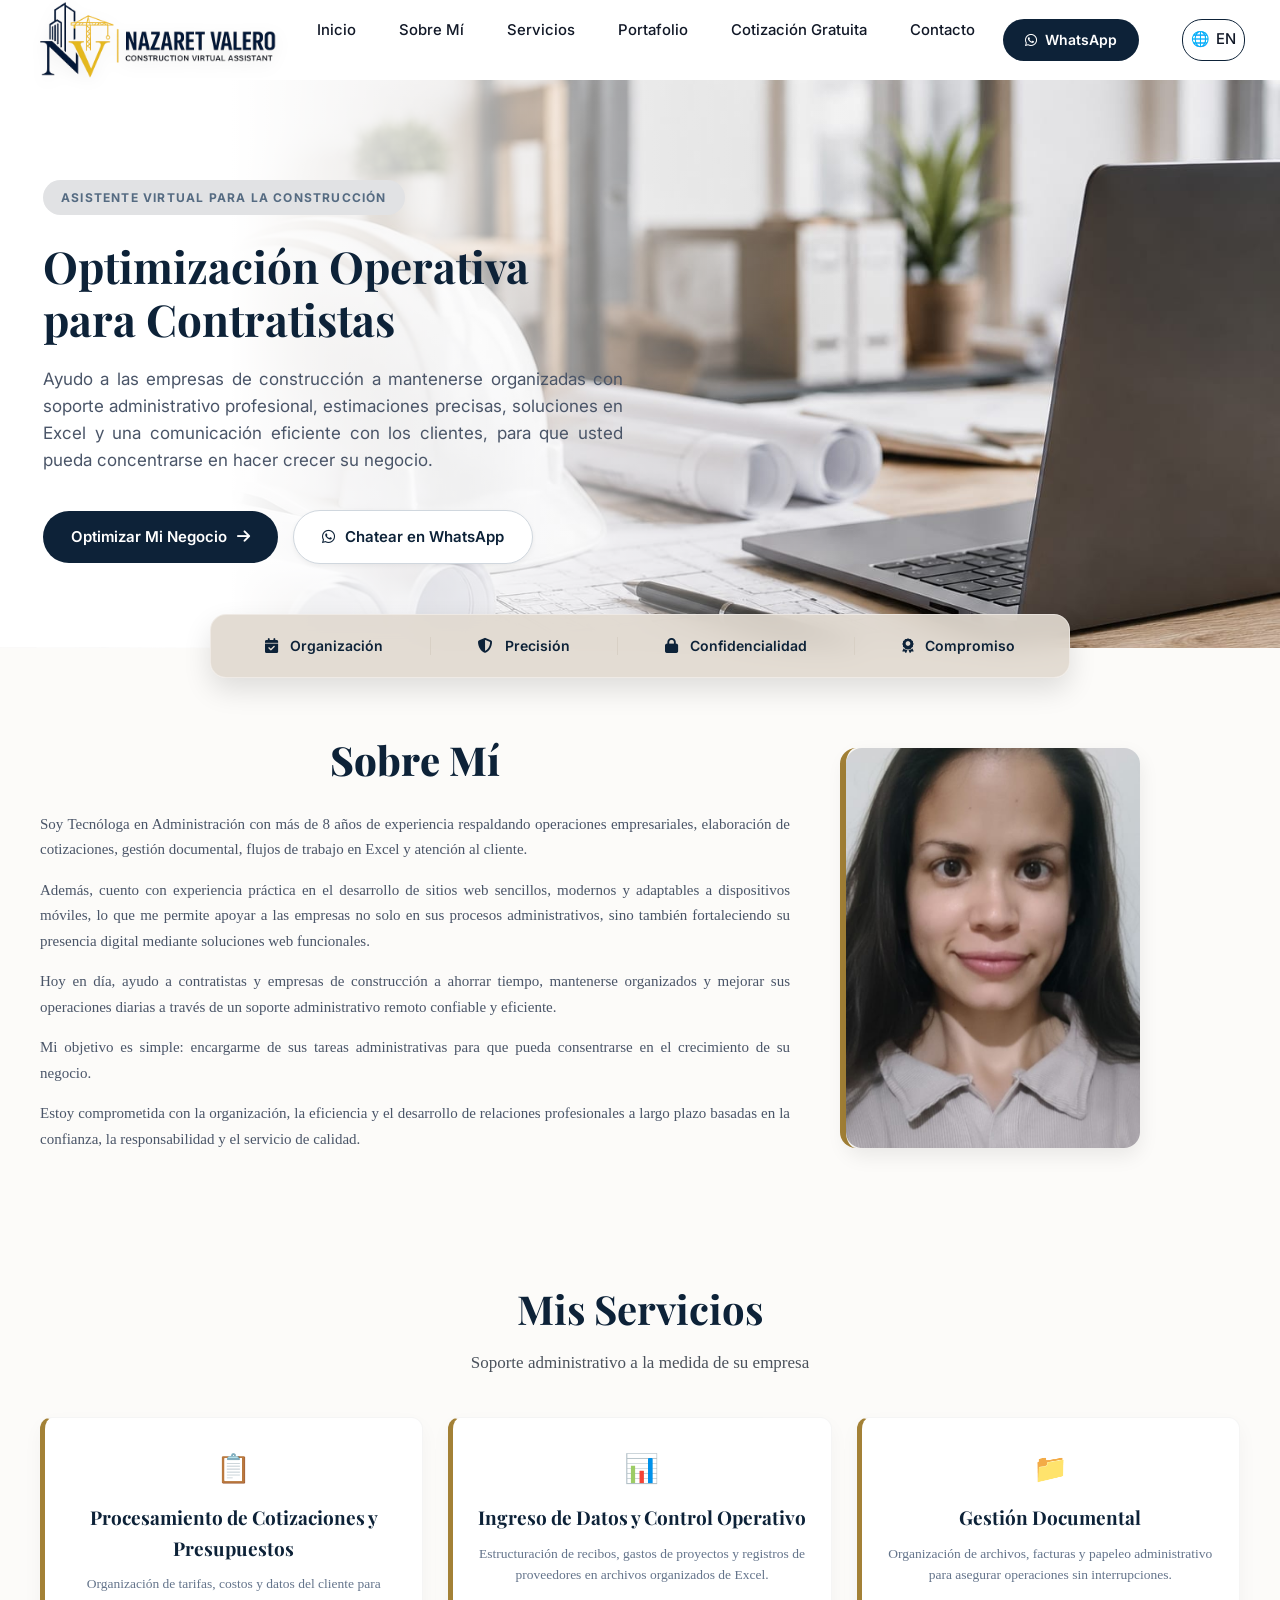
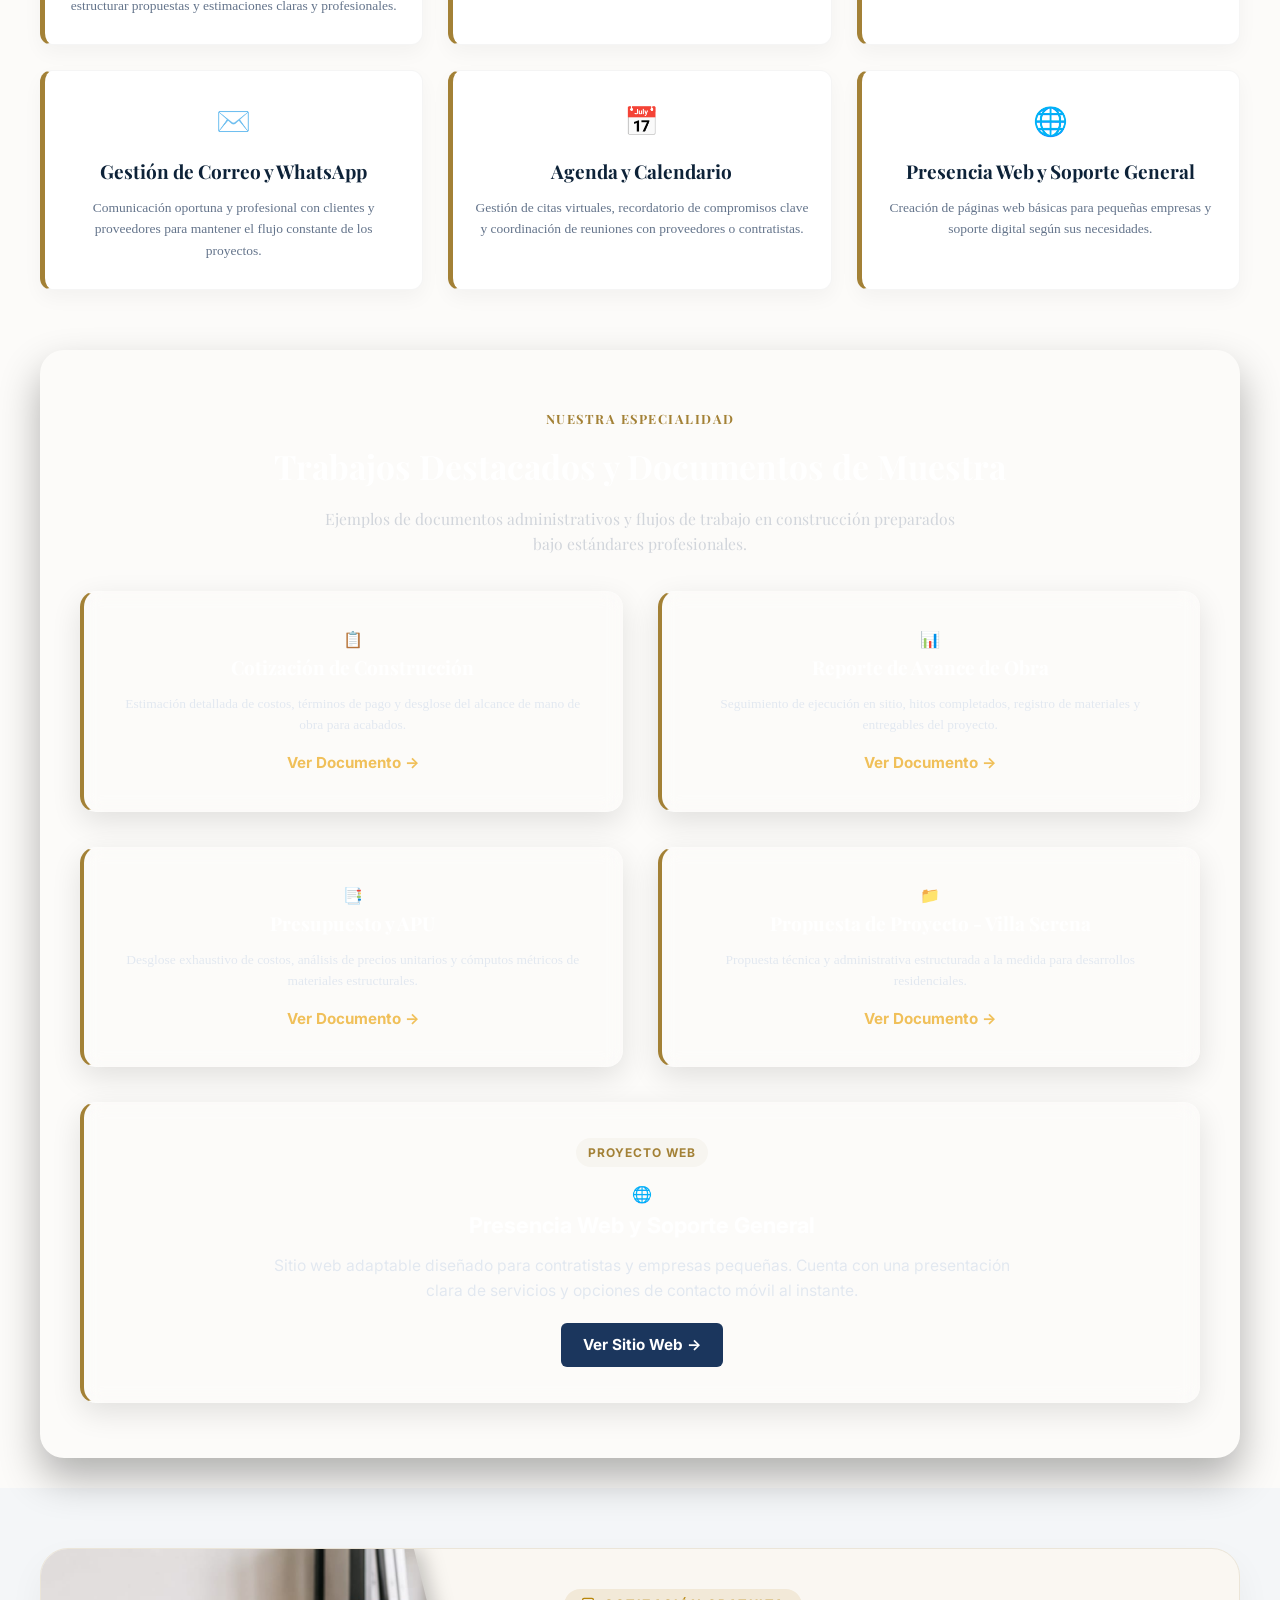
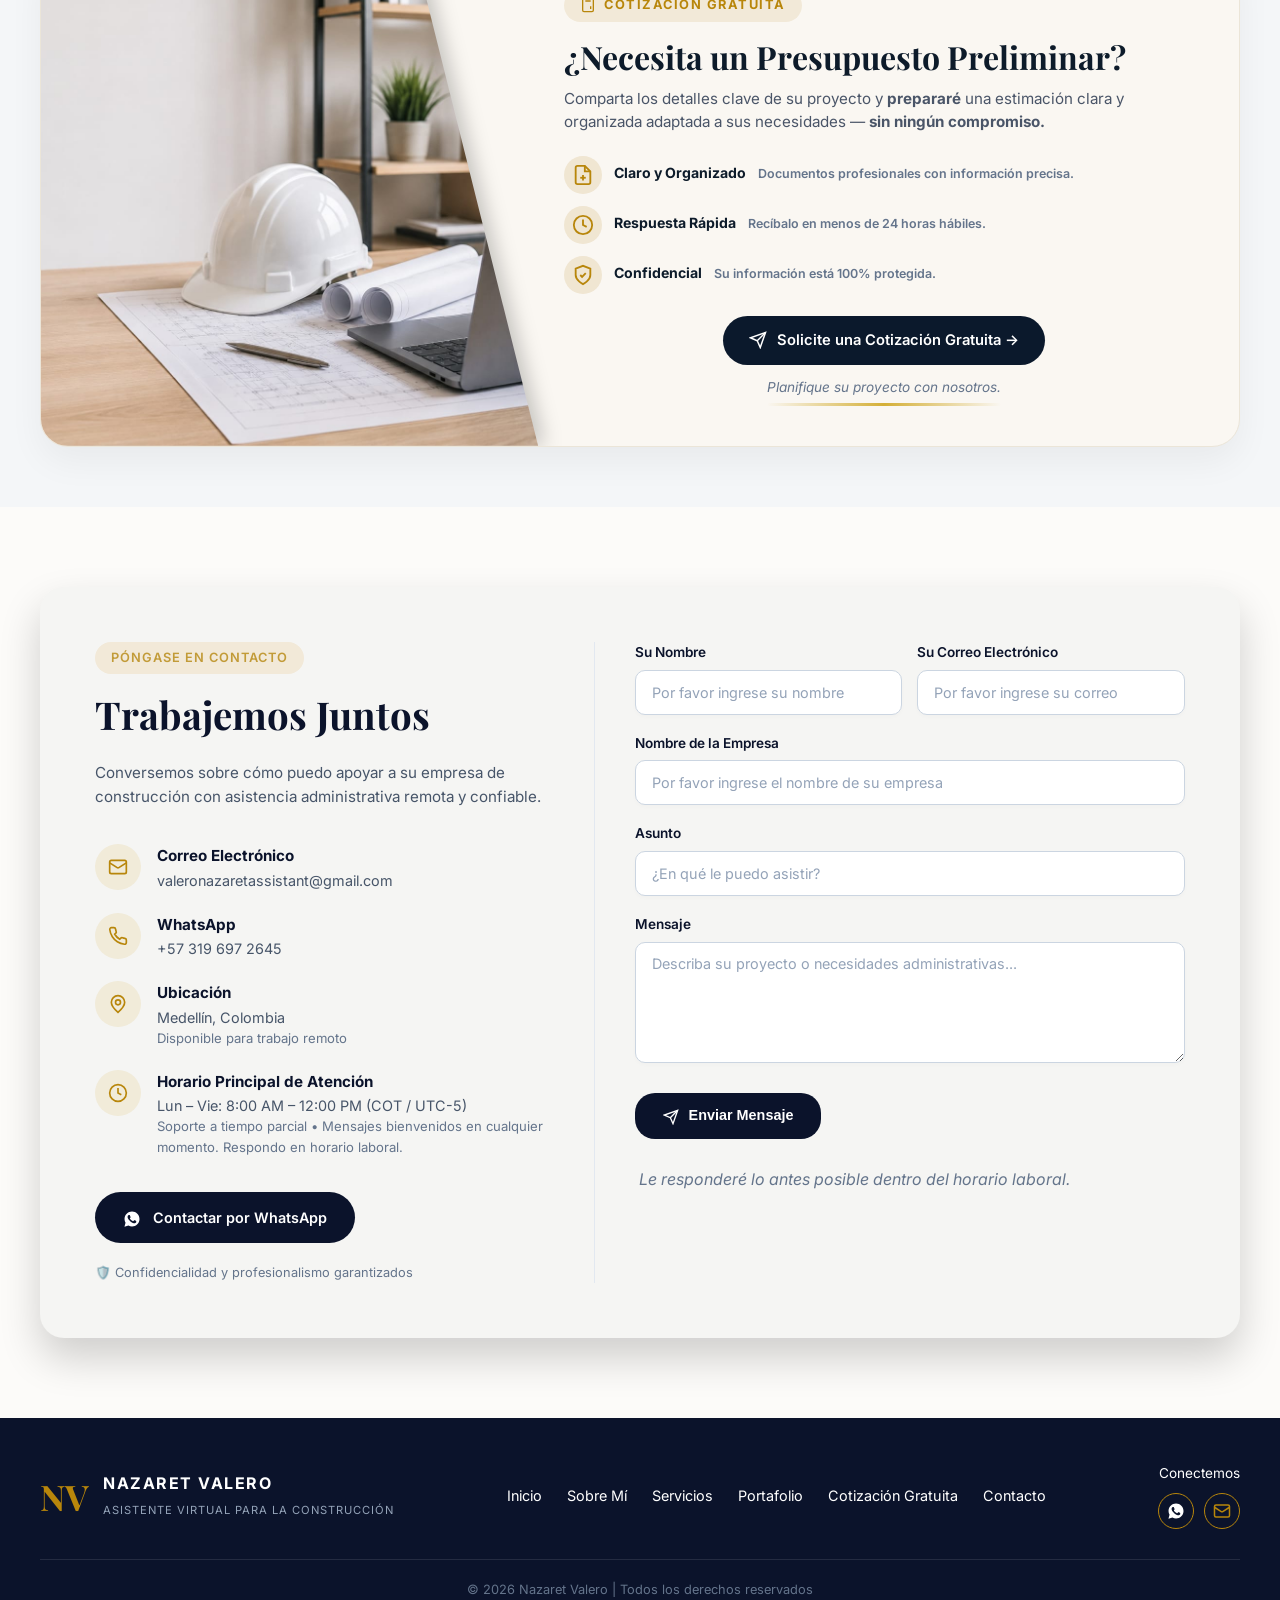
==== commit f483e050: "Update index.html" ====
--- a/index.html
+++ b/index.html
@@ -201,7 +201,7 @@
           <div class="card-icon">📋</div>
           <h3>Cotización de Construcción</h3>
           <p>Estimación detallada de costos, términos de pago y desglose del alcance de mano de obra para acabados.</p>
-          <a href="documentos.docs/spanish.docs/CotizaciónAustinTX.xlsx" target="_blank" class="portfolio-btn">Ver Documento &rarr;</a>
+          <a href="documentos.docs/spanish.docs/CotizaciónAustinTX.pdf" target="_blank" class="portfolio-btn">Ver Documento &rarr;</a>
         </div>
 
         <div class="service-card dark-card">
@@ -215,14 +215,14 @@
           <div class="card-icon">📑</div>
           <h3>Presupuesto y APU</h3>
           <p>Desglose exhaustivo de costos, análisis de precios unitarios y cómputos métricos de materiales estructurales.</p>
-          <a href="documentos.docs/spanish.docs/LICITACIÓNSRESMRJOBS.xlsx" target="_blank" class="portfolio-btn">Ver Documento &rarr;</a>
+          <a href="documentos.docs/spanish.docs/LICITACIÓNSRESMRJOBS.pdf" target="_blank" class="portfolio-btn">Ver Documento &rarr;</a>
         </div>
 
         <div class="service-card dark-card">
           <div class="card-icon">📁</div>
           <h3>Propuesta de Proyecto - Villa Serena</h3>
           <p>Propuesta técnica y administrativa estructurada a la medida para desarrollos residenciales.</p>
-          <a href="documentos.docs/spanish.docs/Propuesta Villa Serena.odt" target="_blank" class="portfolio-btn">Ver Documento &rarr;</a>
+          <a href="documentos.docs/spanish.docs/Propuesta Villa Serena.pdf" target="_blank" class="portfolio-btn">Ver Documento &rarr;</a>
         </div>
 
       </div>
--- a/Nazaret-styles.css
+++ b/Nazaret-styles.css
@@ -136,29 +136,78 @@
    ====================================================== */
 @media screen and (max-width: 1140px) {
   /* 1. Permite que el encabezado se ajuste en pantalla pequeña */
-  .main-header {
+  html body .header,
+  html body .main-header {
     height: auto !important;
-  }
-
-  /* 2. Pasa el logo con su absolute a una posición normal para celular */
-  .logo-area {
+    min-height: 0;
+    padding: 0;
+    margin: 0;
+  }
+/* =======================================================
+   LOGO GIGANTE E IMPONENTE CON CERO ESPACIO BLANCO
+   ======================================================= */
+@media screen and (max-width: 1140px) {
+
+  /* 1. Contenedor general en columna, apretadísimo */
+  html body .nav-container {
+    display: flex !important;
+    flex-direction: column !important;
+    align-items: center !important;
+    justify-content: space-between !important;
+    padding: 0 15px 0 0;
+    height: auto !important;
+    min-height: 0 !important;
+    width: 100% !important;
+    box-sizing: border-box !important;
+  }
+
+  /* 2. Caja contenedora del logo que ACTÚA COMO MÁSCARA de recorte */
+  html body .logo-area {
     position: static !important;
     transform: none !important;
-    text-align: center;
-  }
-
-  /* 3. Reduce el logo solo en pantallas pequeñas */
-  .logo {
-    height: 70px !important;
-    margin: 0 auto;
-  }
-
-  /* 4. Acomoda el contenedor en columna (Logo arriba, menú abajo) */
-  .nav-container {
-    flex-direction: column !important;
-    padding: 10px !important;
-    gap: 10px;
-  }
+    margin: 30px !important;
+    padding: 0 !important;
+    display: flex !important;
+    justify-content: center !important;
+    align-items: center !important;
+    max-height: 65px !important;  /* <- AQUÍ LIMITAMOS EL ALTO VISIBLE DE LA BARRA (puedes probar entre 55px y 70px) */
+    overflow: hidden !important;    /* Esto corta y oculta mágicamente todo el aire blanco de arriba y abajo */
+  }
+
+  /* 3. El logo a tus requeridos 250px (o el tamaño enorme que buscabas) */
+  html body img.logo,
+  html body .logo-area img,
+  html body .logo {
+    width: auto !important;   
+    max-width: 100%;
+    height: 220px !important;
+    display: block !important;
+    margin: -15px 0 -10px 0px !important;   /* <- ESTO MUEVE LA IMAGEN HACIA ARRIBA/ABAJO para centrar solo el texto y la grúa */
+  }
+
+  /* 4. Botón de menú hamburguesa pegadito abajo */
+  html body .menu-toggle,
+  html body .hamburger,
+  html body button {
+    margin: -10px 0 0 0 !important;
+    align-self: center;
+  }
+
+  /* 1. Mueve la foto hacia la derecha para que la laptop no toque el texto */
+  html body .hero-section {
+    background-image: linear-gradient(
+      to bottom,
+      rgba(255, 255, 255, 0.95) 0%,
+      rgba(255, 255, 255, 0.90) 65%,
+      rgba(255, 255, 255, 0.02) 100%
+    ), url('imagenes.img/casco.jpeg') !important;
+    background-position: 85% center !important; /* Empuja la laptop hacia la derecha fuera del texto */
+    background-size: cover !important;
+  }
+}
+/* =======================================================
+   DISEÑO MÓVIL: Logo arriba imponente + Menú abajo
+   ======================================================= */
 
   /* 5. Organiza los enlaces en celular sin que se monten */
   .nav-links {
@@ -337,6 +386,48 @@
     -webkit-hyphens: none;
 }
 
+@media screen and (max-width: 1140px) {
+
+  /* 5. Párrafo descriptivo: contenedor más estrecho + legibilidad sobre la laptop */
+  html body .hero-content p,
+  html body .hero h1,
+  html body .hero p,
+  html body .hero-description {
+    width: 95% !important;
+    max-width: 100%;
+    padding: 0 -30px;
+    margin-left: auto !important;
+    margin-right: auto !important;
+    text-shadow: 0px 0px 8px rgba(255, 255, 255, 0.9) !important;
+  }
+
+  /* 1. Centra la etiqueta de "ASISTENTE VIRTUAL..." */
+  html body .hero-content h1,
+  html body .hero-content,
+  html body .tag {
+    margin-left: auto !important;
+    margin-right: auto !important;
+    text-align: center !important;
+  }
+
+  /* 2. Centra el título principal */
+  html body .hero h1,
+  html body .hero-title {
+    text-align: center !important;
+  }
+
+  /* 3. Centra los botones de llamado a la acción */
+  html body .hero-actions {
+    display: flex !important;
+    flex-direction: column !important; /* Los apila para que se adapten mejor al celular */
+    align-items: center !important;
+    justify-content: center !important;
+    width: 100% !important;
+
+  }
+}
+
+
 /* BOTONES */
 .hero-actions {
     display: flex;
@@ -512,7 +603,7 @@
     font-size: 40px;
     color: #0d2238;
     margin-bottom: 20px;
-    text-align: left;
+    text-align: center;
     font-weight: 800;
 }
 
@@ -1609,20 +1700,27 @@
 /* ==========================================
    ADAPTACIÓN MÓVIL (SOLO PARA CELULAR)
    ========================================== */
-@media (max-width: 900px) {
+@media (max-width: 1140px) {
 
   /* --- Tus reglas previas de la sección de contacto van aquí --- */
 
   /* --- FOOTER: Solo se activa en pantallas pequeñas --- */
   .footer-container {
     flex-direction: column !important;
-    gap: 20px !important;
-    align-items: flex-start !important;
+    gap: 25px !important;
+    align-items: center !important;
   }
 
   .footer-nav {
-    flex-wrap: wrap !important;
-    gap: 12px 20px !important;
+    display: flex;
+    flex-direction: column !important;
+    align-items: center;
+    gap: 14px !important;
+    width: 100%;
+  }
+
+  .footer-brand {
+    align-items: center;
   }
 }
 
@@ -1637,7 +1735,7 @@
   .portfolio-hero-card,
   .estimate-card,
   .contact-card,
-  .footer-container {
+  .footer-container{
     width: 100%;
     max-width: 1200px;
     margin-left: auto;
@@ -1661,3 +1759,5 @@
     box-sizing: border-box;
   }
 }
+
+
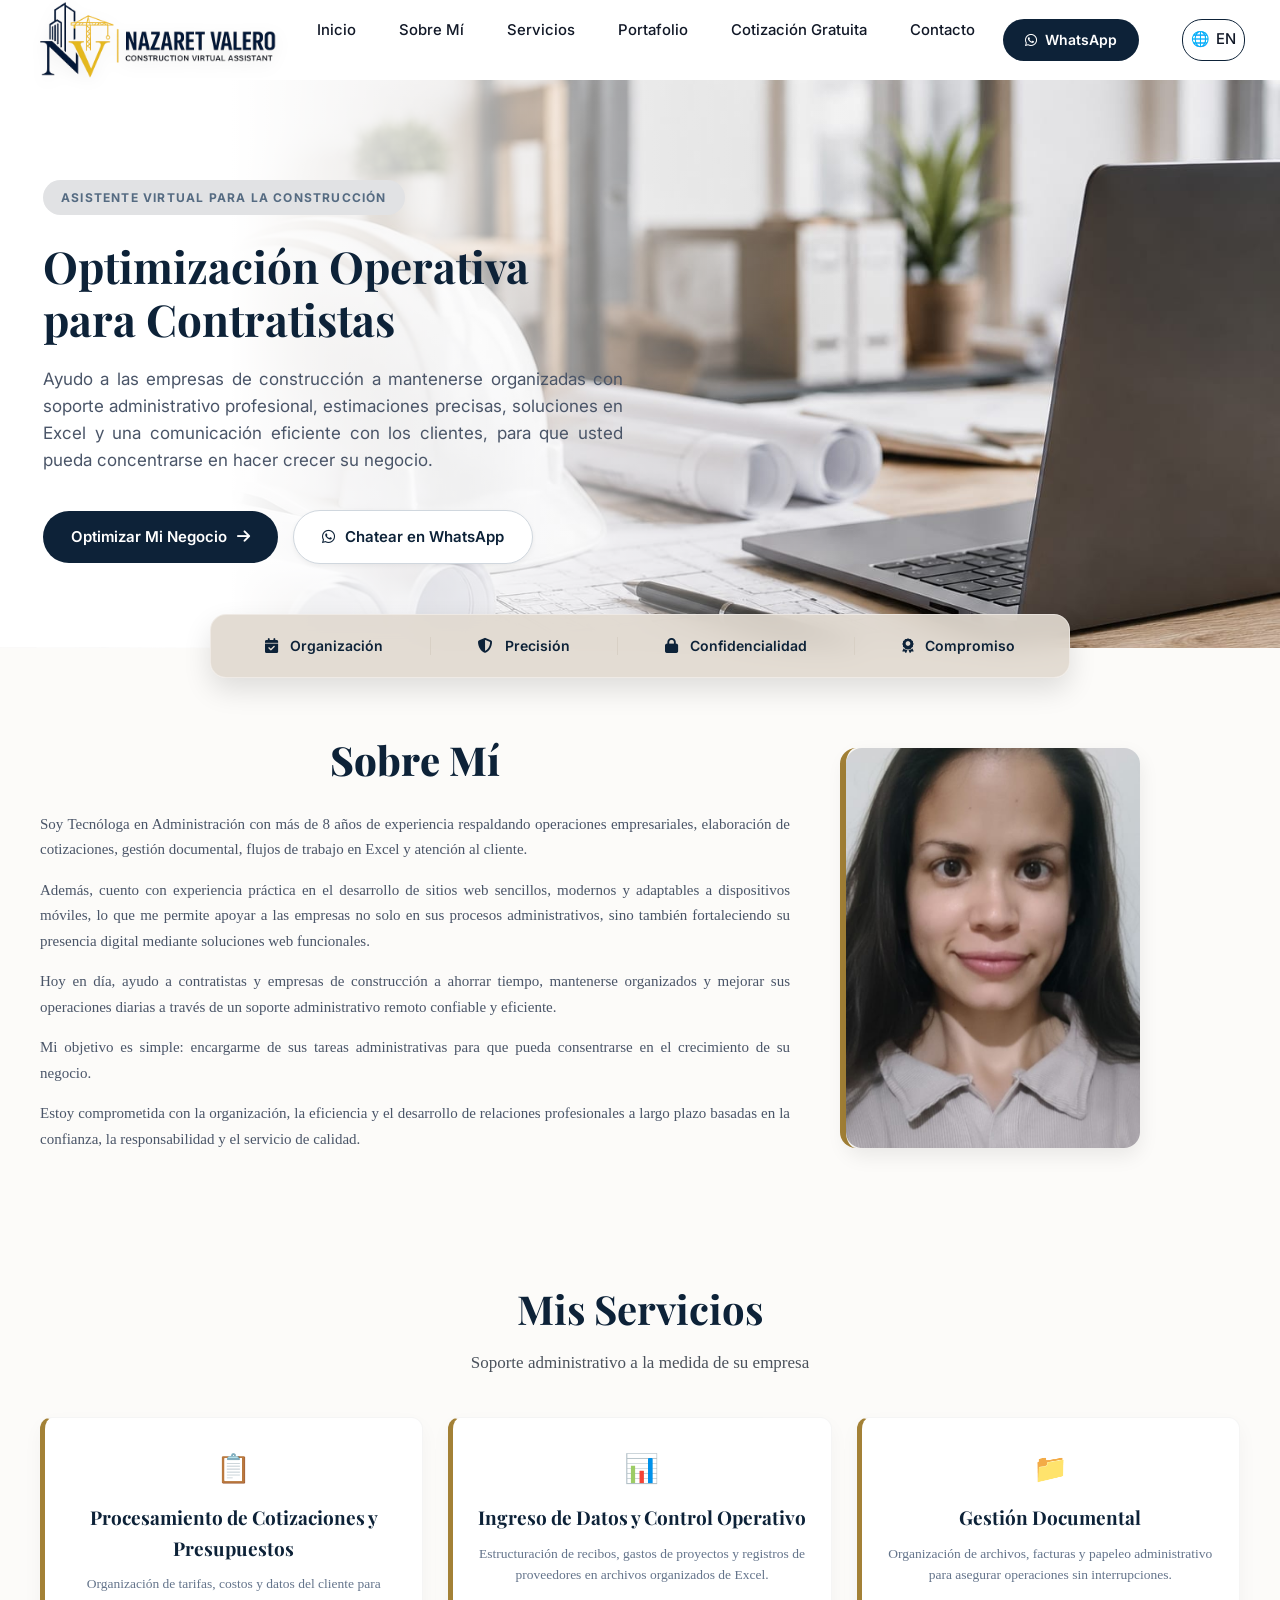
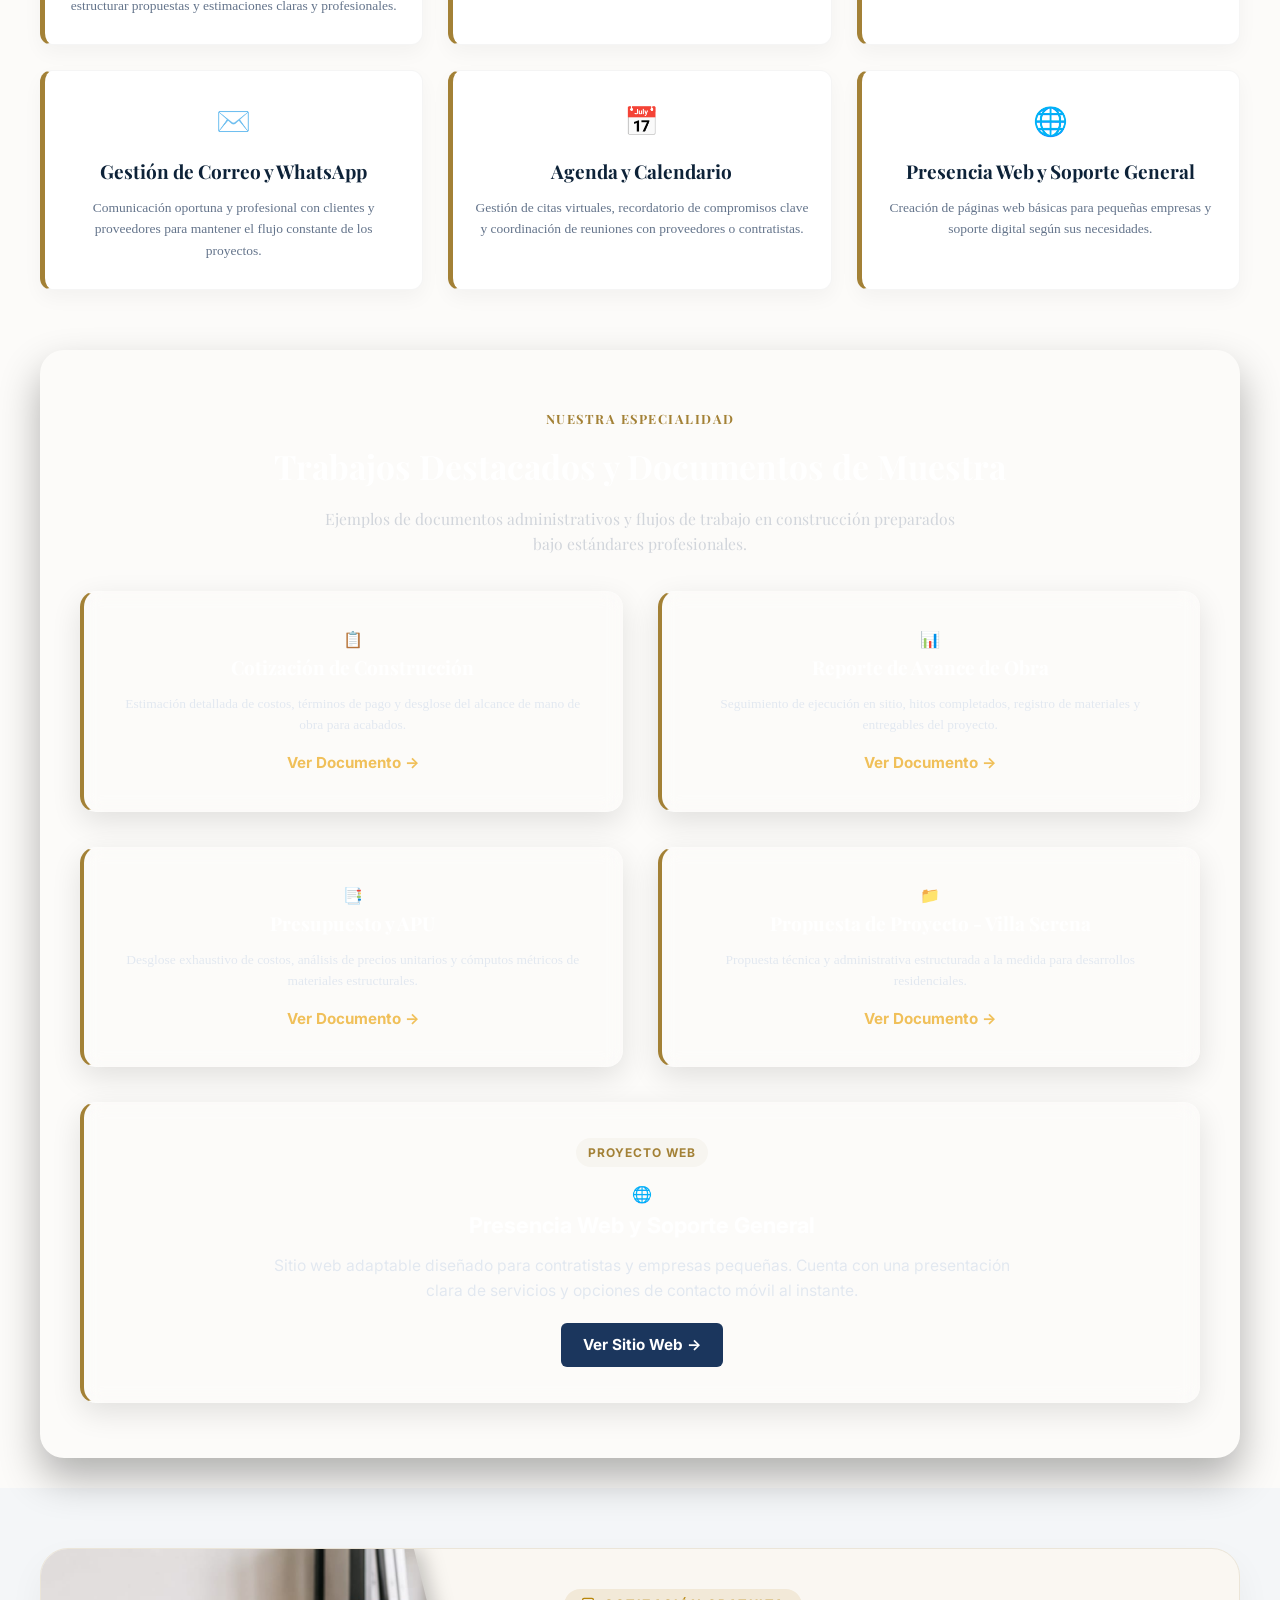
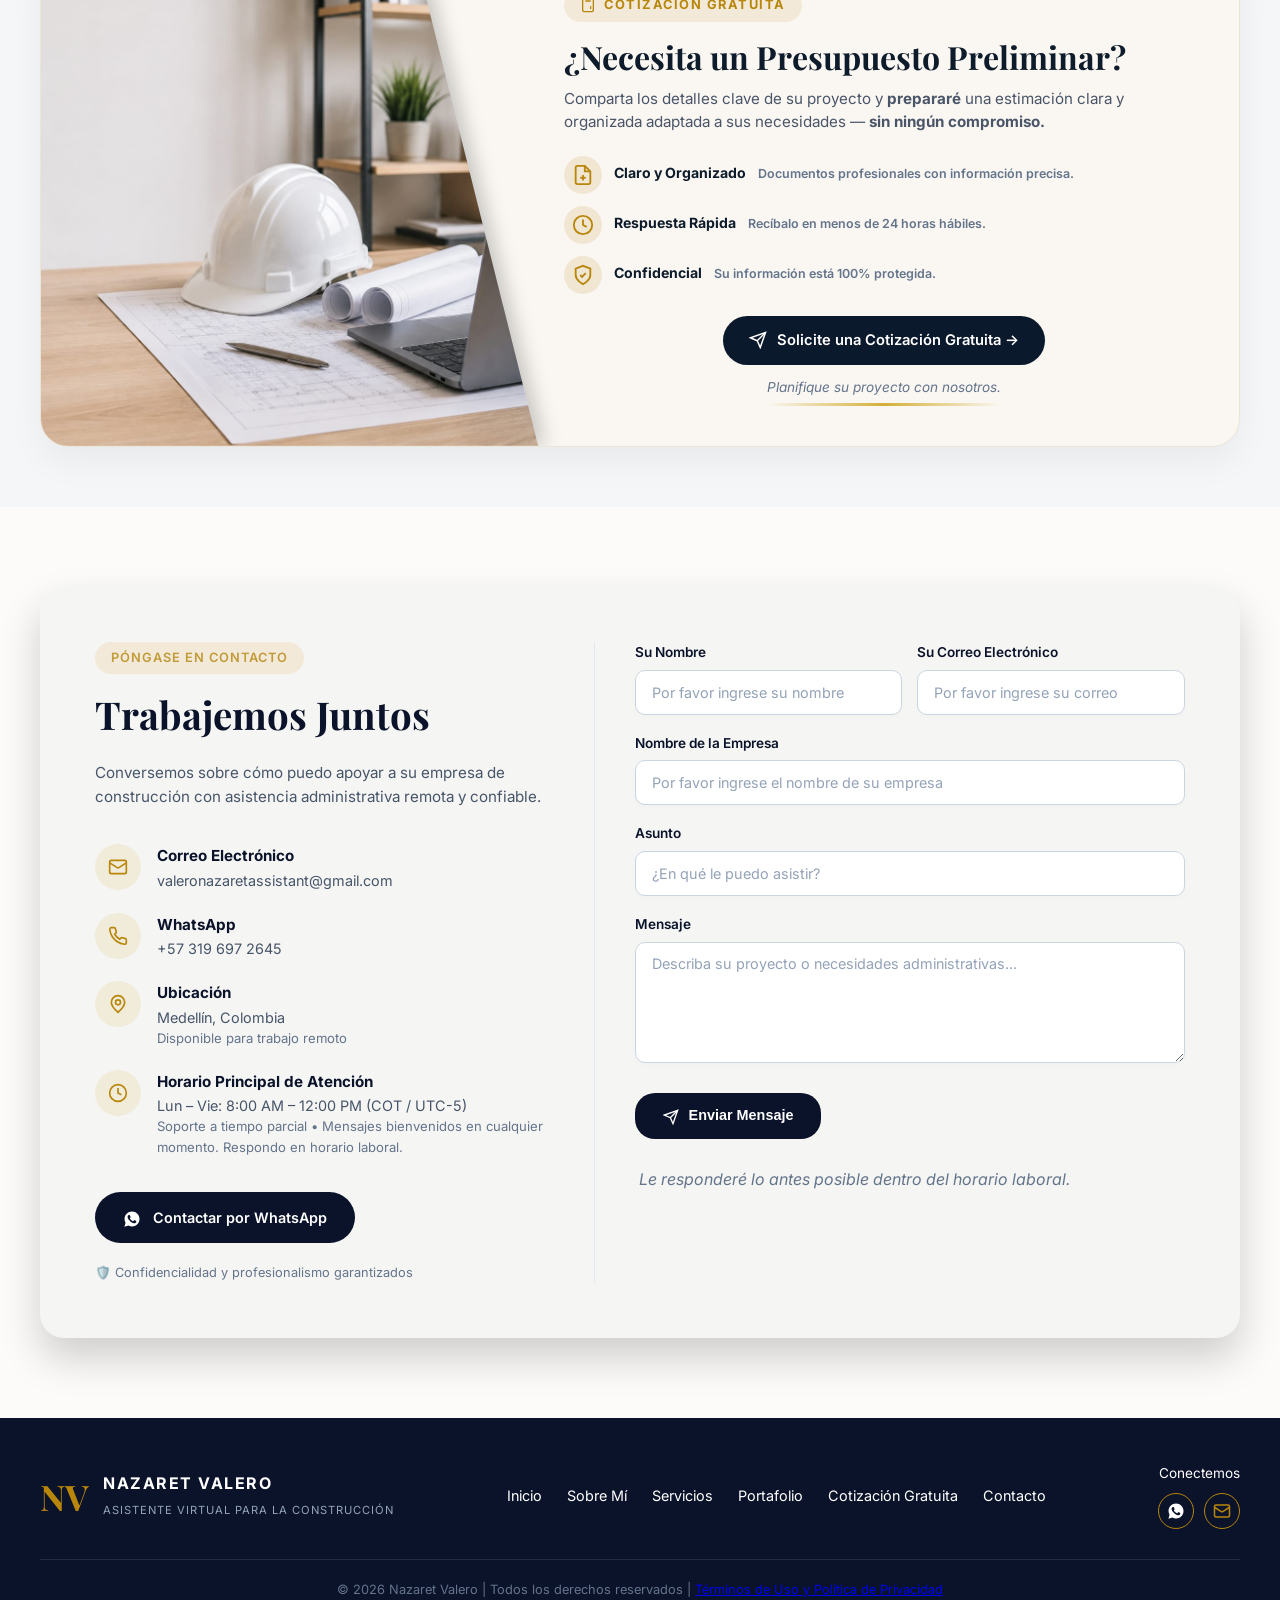
==== commit 33a252f1: "Update index.html" ====
--- a/index.html
+++ b/index.html
@@ -487,8 +487,9 @@
   </div>
   
   <div class="footer-bottom">
-    <p>© 2026 Nazaret Valero | Todos los derechos reservados</p>
-  </div>
+    <p>© 2026 Nazaret Valero | Todos los derechos reservados | <a href="legal-es.html" class="legal-link">Términos de Uso y Política de Privacidad</a></p>
+  </div>
+
 </footer>
     <!-- CONEXIÓN CON EL JAVASCRIPT -->
     <script src="Nazaret-script.js"></script>
--- a/Nazaret-styles.css
+++ b/Nazaret-styles.css
@@ -1760,4 +1760,65 @@
   }
 }
 
-
+/* ==========================================
+   ESTILOS PÁGINAS LEGALES (legal-container)
+   ========================================== */
+
+/* Versión Móvil (Mobile-First por defecto) */
+.legal-container {
+  width: 100%;
+  max-width: 100%;
+  padding: 40px 20px; /* Margen interno para que no pegue a los bordes del celular */
+  box-sizing: border-box;
+  margin: 0 auto;
+}
+
+/* Título Principal */
+.legal-container h1 {
+  font-family: 'Playfair Display', Georgia, serif;
+  font-size: 1.8rem;
+  font-weight: 700;
+  line-height: 1.3;
+  margin-bottom: 20px;
+  color: #1a1a1a; /* O el color principal de tus títulos */
+  text-align: center;
+}
+
+/* Párrafos y texto general */
+.legal-container p {
+  font-family: Georgia, serif;
+  font-size: 1rem;
+  line-height: 1.7;
+  color: #333333;
+  text-align: justify; /* Mantiene el texto bien alineado a ambos lados */
+  margin-bottom: 32px;
+  word-wrap: break-word; /* Evita desbordamientos de texto largo en móviles */
+}
+
+/* Texto de "Última actualización" */
+.legal-container p em {
+  font-style: italic;
+  color: #666666;
+  display: block;
+  margin-bottom: 25px;
+}
+
+/* Versión Escritorio / Pantallas Grandes */
+@media (min-width: 1140px) {
+  .legal-container {
+    max-width: 1140px; /* Limite exacto requerido */
+    padding: 60px 0; /* Mantiene alineación vertical limpia */
+  }
+
+  .legal-container h1 {
+    font-size: 2.3rem; /* Título un poco más imponente en pantalla grande */
+    margin-bottom: 25px;
+  }
+
+  .legal-container p {
+    font-size: 1.05rem; /* Lectura muy cómoda en escritorio */
+    line-height: 1.8;
+  }
+}
+
+
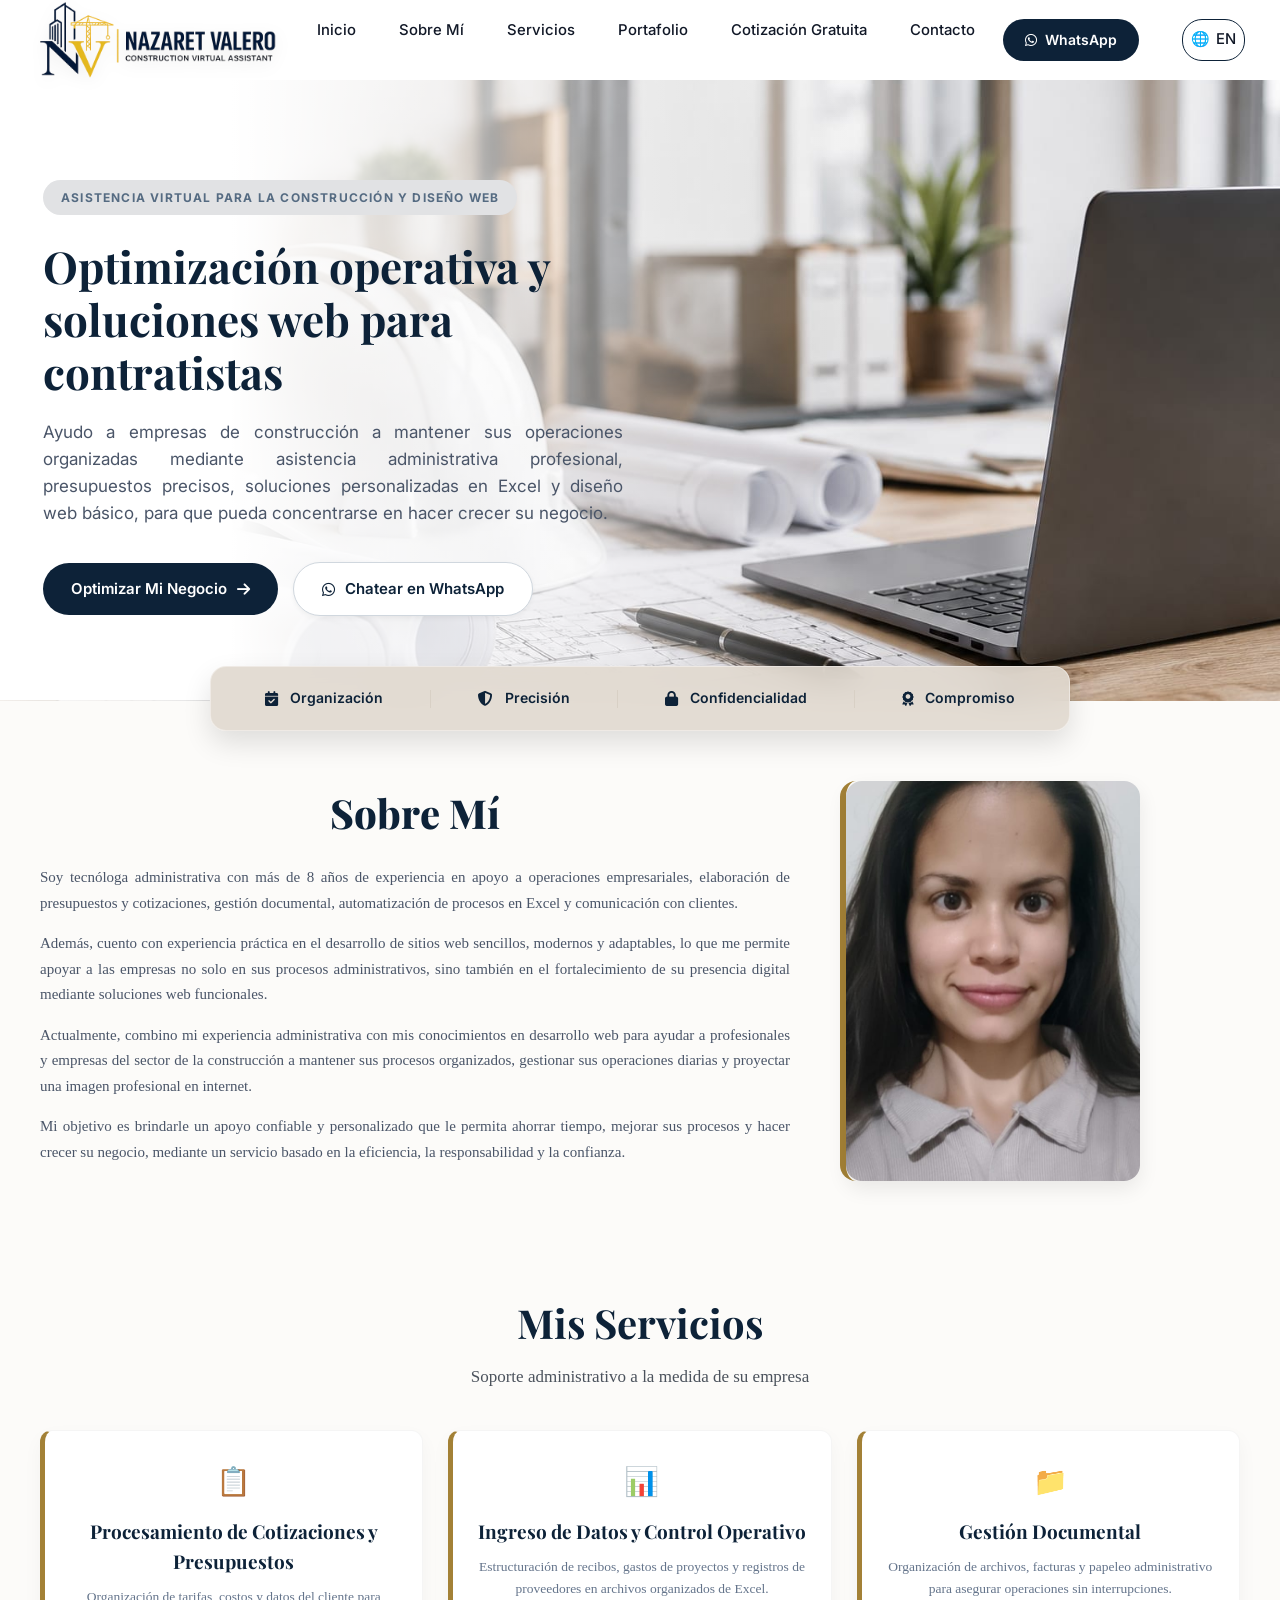
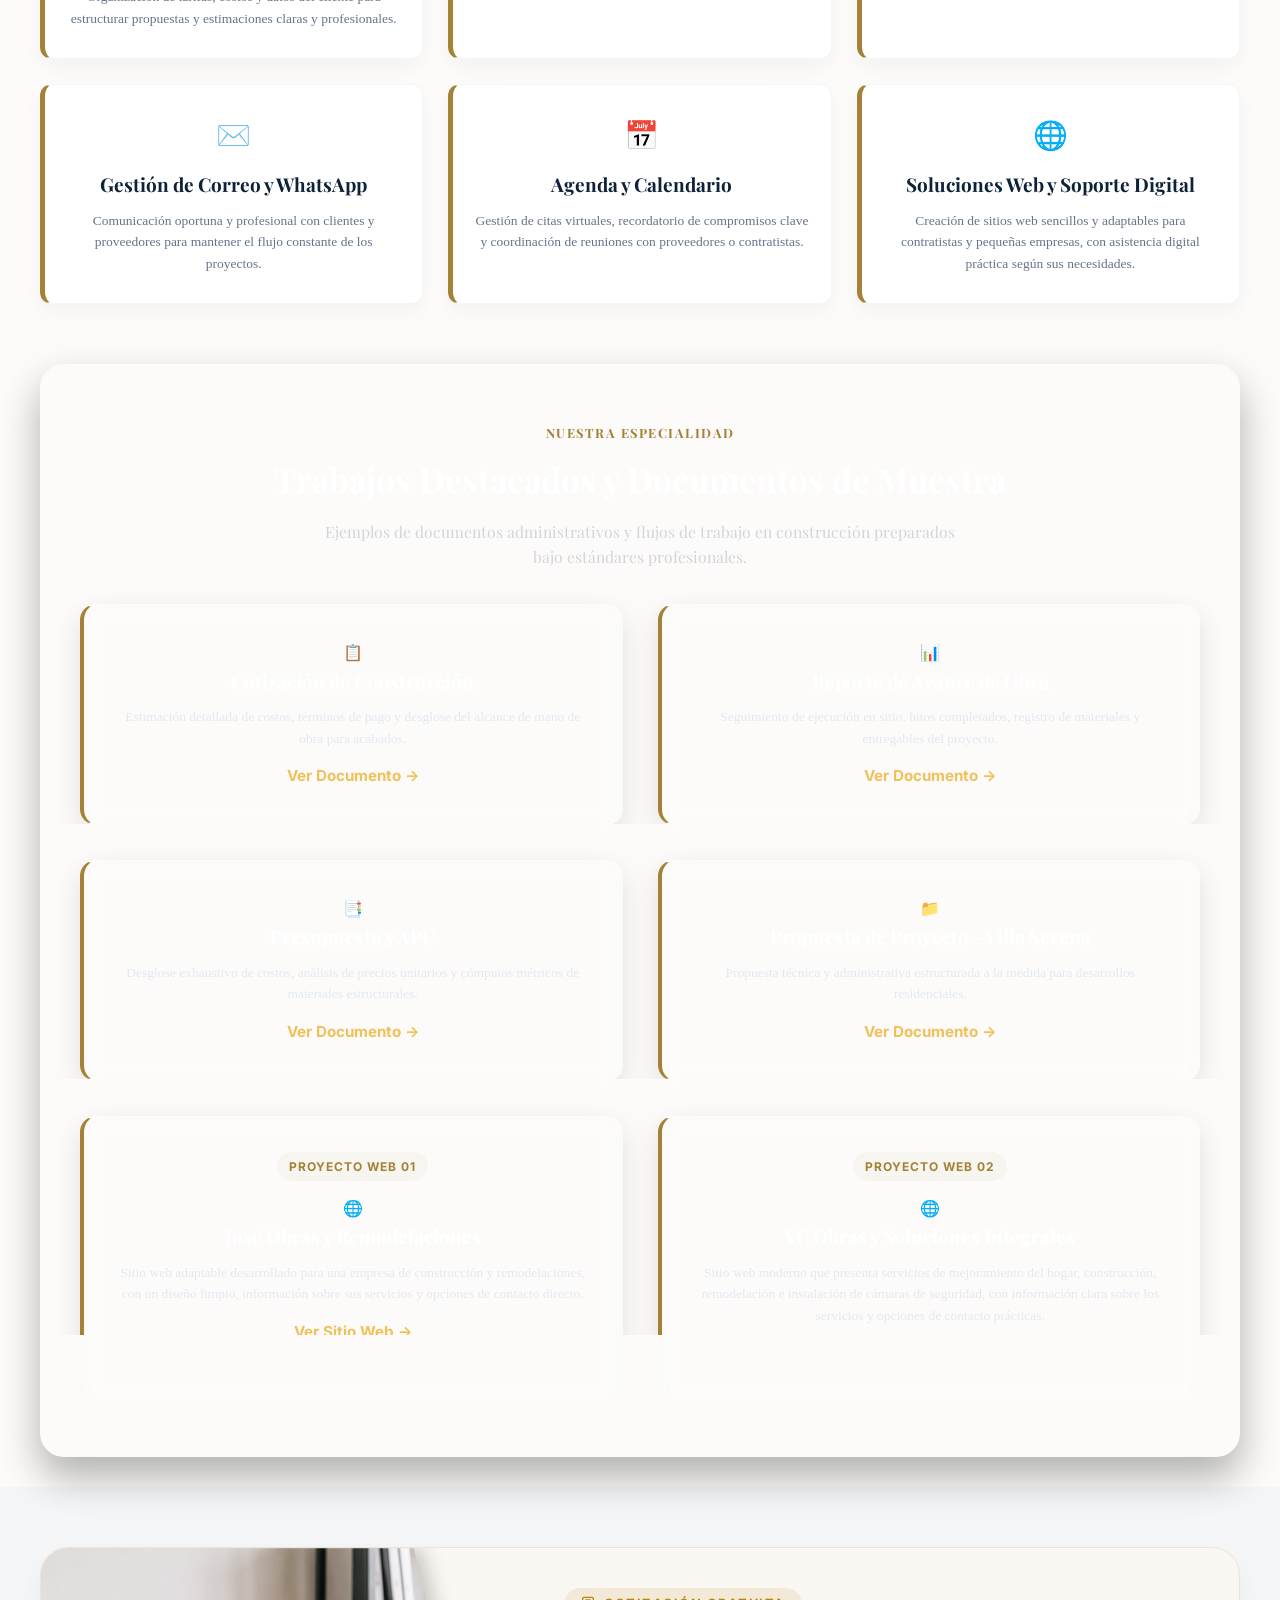
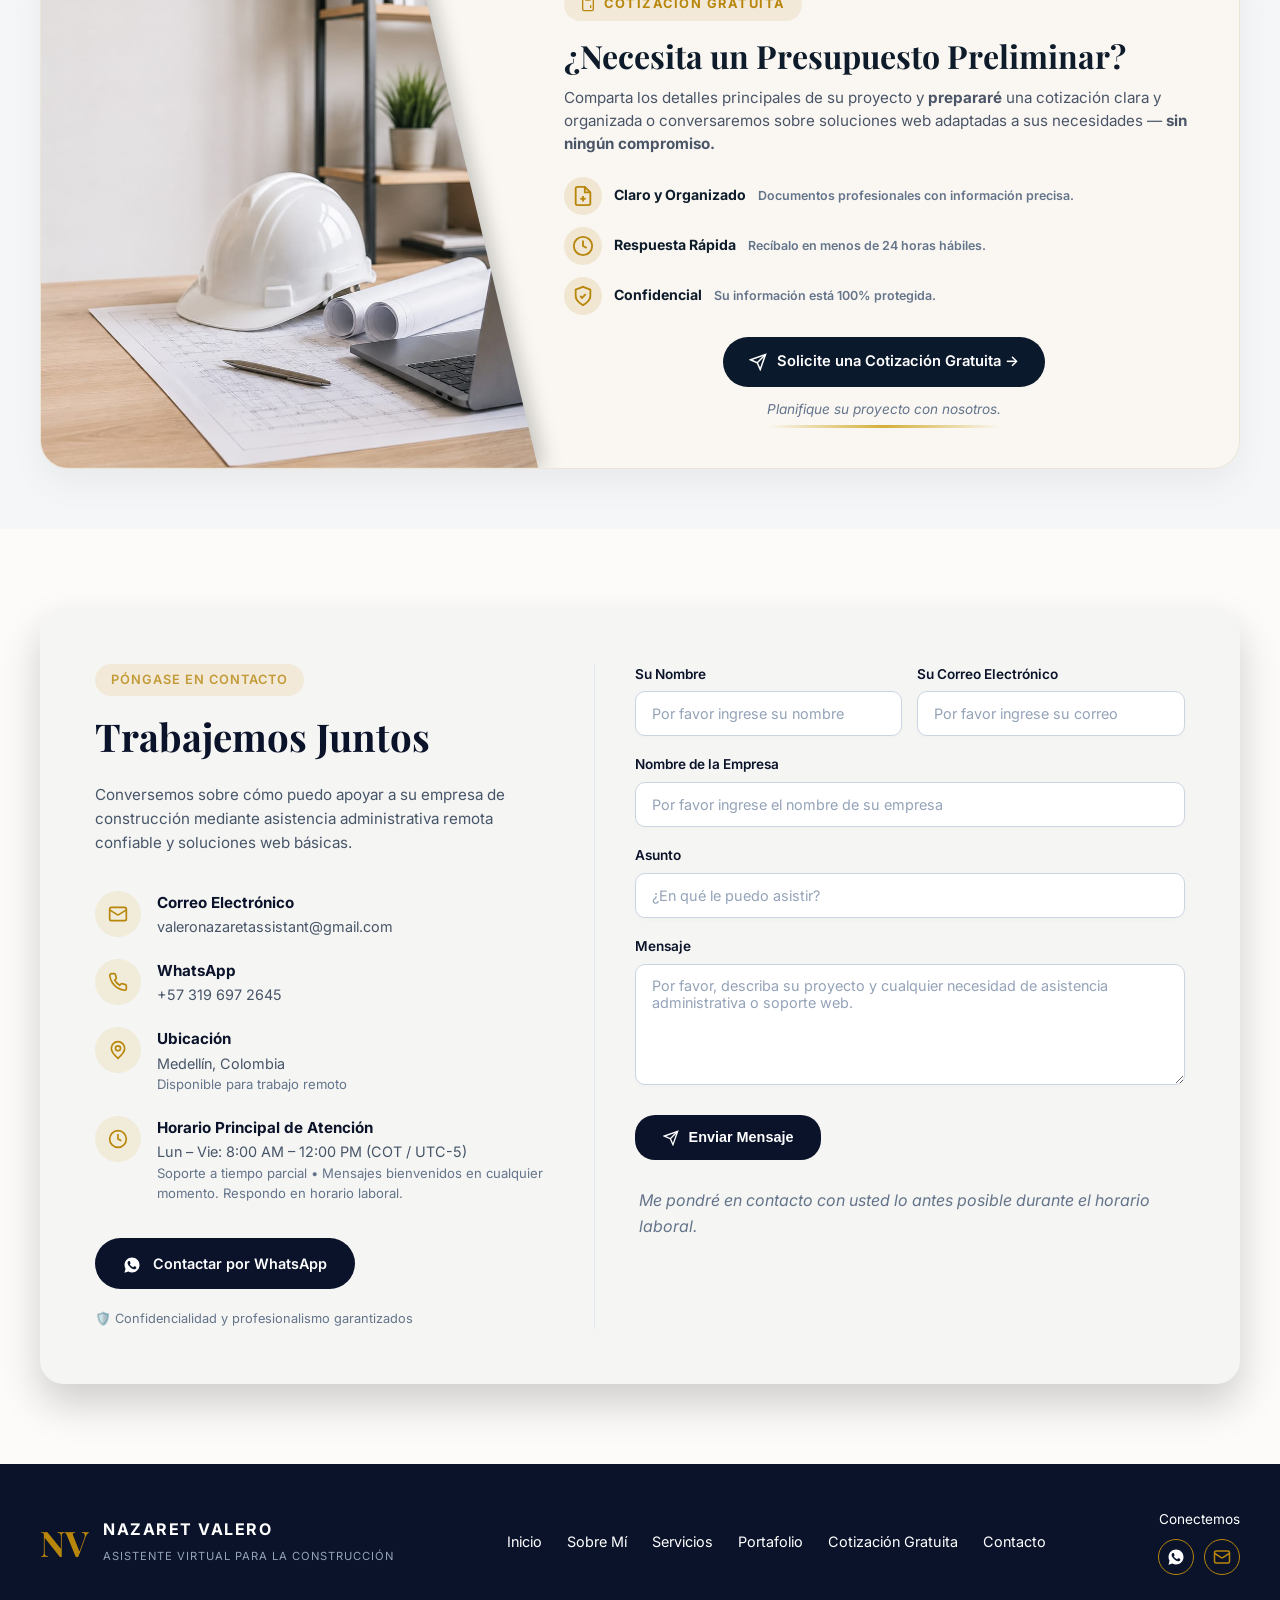
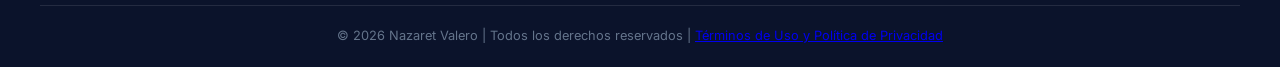
==== commit 71094201: "Update index.html" ====
--- a/index.html
+++ b/index.html
@@ -57,11 +57,11 @@
     <div class="hero-container">
         <div class="hero-content">
             <!-- Píldora destacada -->
-            <div class="hero-badge-pill">ASISTENTE VIRTUAL PARA LA CONSTRUCCIÓN</div>
+            <div class="hero-badge-pill">ASISTENCIA VIRTUAL PARA LA CONSTRUCCIÓN Y DISEÑO WEB</div>
             
-            <h1>Optimización Operativa para Contratistas</h1>
+            <h1>Optimización operativa y soluciones web para contratistas</h1>
             
-            <p>Ayudo a las empresas de construcción a mantenerse organizadas con soporte administrativo profesional, estimaciones precisas, soluciones en Excel y una comunicación eficiente con los clientes, para que usted pueda concentrarse en hacer crecer su negocio.</p>
+            <p>Ayudo a empresas de construcción a mantener sus operaciones organizadas mediante asistencia administrativa profesional, presupuestos precisos, soluciones personalizadas en Excel y diseño web básico, para que pueda concentrarse en hacer crecer su negocio.</p>
             
             <div class="hero-actions">
                 <a href="#contact" class="btn-primary">
@@ -111,11 +111,13 @@
         <!-- Columna Izquierda: Texto directo -->
         <div class="about-content">
             <h2>Sobre Mí</h2>
-            <p>Soy Tecnóloga en Administración con más de 8 años de experiencia respaldando operaciones empresariales, elaboración de cotizaciones, gestión documental, flujos de trabajo en Excel y atención al cliente.</p>
-            <p>Además, cuento con experiencia práctica en el desarrollo de sitios web sencillos, modernos y adaptables a dispositivos móviles, lo que me permite apoyar a las empresas no solo en sus procesos administrativos, sino también fortaleciendo su presencia digital mediante soluciones web funcionales.</p>
-            <p>Hoy en día, ayudo a contratistas y empresas de construcción a ahorrar tiempo, mantenerse organizados y mejorar sus operaciones diarias a través de un soporte administrativo remoto confiable y eficiente.</p>
-            <p>Mi objetivo es simple: encargarme de sus tareas administrativas para que pueda consentrarse en el crecimiento de su negocio.</p>
-            <p>Estoy comprometida con la organización, la eficiencia y el desarrollo de relaciones profesionales a largo plazo basadas en la confianza, la responsabilidad y el servicio de calidad.</p>
+            <p>Soy tecnóloga administrativa con más de 8 años de experiencia en apoyo a operaciones empresariales, elaboración de presupuestos y cotizaciones, gestión documental, automatización de procesos en Excel y comunicación con clientes.</p>
+
+            <p>Además, cuento con experiencia práctica en el desarrollo de sitios web sencillos, modernos y adaptables, lo que me permite apoyar a las empresas no solo en sus procesos administrativos, sino también en el fortalecimiento de su presencia digital mediante soluciones web funcionales.</p>
+
+            <p>Actualmente, combino mi experiencia administrativa con mis conocimientos en desarrollo web para ayudar a profesionales y empresas del sector de la construcción a mantener sus procesos organizados, gestionar sus operaciones diarias y proyectar una imagen profesional en internet.</p>
+
+            <p>Mi objetivo es brindarle un apoyo confiable y personalizado que le permita ahorrar tiempo, mejorar sus procesos y hacer crecer su negocio, mediante un servicio basado en la eficiencia, la responsabilidad y la confianza.</p>
         </div>
 
         <!-- Columna Derecha: Foto -->
@@ -173,8 +175,8 @@
         <!-- 6. Web & Soporte -->
         <div class="service-card">
             <div class="service-icon">🌐</div>
-            <h3>Presencia Web y Soporte General</h3>
-            <p>Creación de páginas web básicas para pequeñas empresas y soporte digital según sus necesidades.</p>
+            <h3>Soluciones Web y Soporte Digital</h3>
+            <p>Creación de sitios web sencillos y adaptables para contratistas y pequeñas empresas, con asistencia digital práctica según sus necesidades.</p>
         </div>
 
     </div>
@@ -225,17 +227,23 @@
           <a href="documentos.docs/spanish.docs/Propuesta Villa Serena.pdf" target="_blank" class="portfolio-btn">Ver Documento &rarr;</a>
         </div>
 
-      </div>
-
-      <!-- Proyecto Web en vivo -->
-      <div class="featured-project-card dark-card">
-        <div class="featured-badge">PROYECTO WEB</div>
-        <div class="featured-content">
+      <!-- Tarjeta 5 -->
+      <!-- Proyecto Web 1: Contratista 1 -->
+        <div class="service-card dark-card">
+          <div class="featured-badge">PROYECTO WEB 01</div>
           <div class="card-icon">🌐</div>
-          <h3>Presencia Web y Soporte General</h3>
-          <p>Sitio web adaptable diseñado para contratistas y empresas pequeñas. Cuenta con una presentación clara de servicios y opciones de contacto móvil al instante.</p>
-          <a href="https://obras-remodelaciones.ejvalero10.workers.dev/" target="_blank" class="portfolio-btn-featured">Ver Sitio Web &rarr;</a>
-        </div>
+          <h3>José Obras y Remodelaciones</h3>
+          <p>Sitio web adaptable desarrollado para una empresa de construcción y remodelaciones, con un diseño limpio, información sobre sus servicios y opciones de contacto directo.</p>
+          <a href="https://terazan22-dot.github.io/Proyecto-Jose-Obras-y-Remodelaciones/" target="_blank" class="portfolio-btn">Ver Sitio Web &rarr;</a>
+      </div>
+      <!-- Tarjeta 6 -->
+      <!-- Proyecto Web 2: Contratista 2 -->
+        <div class="service-card dark-card">
+          <div class="featured-badge">PROYECTO WEB 02</div>
+          <div class="card-icon">🌐</div>
+          <h3>YC Obras y Soluciones Integrales</h3>
+          <p>Sitio web moderno que presenta servicios de mejoramiento del hogar, construcción, remodelación e instalación de cámaras de seguridad, con información clara sobre los servicios y opciones de contacto prácticas.</p>
+          <a href="https://terazan22-dot.github.io/YC-Soluciones-Integrales/" target="_blank" class="portfolio-btn">Ver Sitio Web &rarr;</a>
       </div>
 
     </div>
@@ -266,8 +274,8 @@
       <h2 class="estimate-title">¿Necesita un Presupuesto Preliminar?</h2>
       
       <p class="estimate-desc">
-        Comparta los detalles clave de su proyecto y <strong>prepararé</strong> 
-        una estimación clara y organizada adaptada a sus necesidades — 
+        Comparta los detalles principales de su proyecto y <strong>prepararé</strong> 
+        una cotización clara y organizada o conversaremos sobre soluciones web adaptadas a sus necesidades — 
         <strong>sin ningún compromiso.</strong>
       </p>
 
@@ -335,7 +343,7 @@
       <span class="contact-tag">PÓNGASE EN CONTACTO</span>
       <h2 class="contact-title">Trabajemos Juntos</h2>
       <p class="contact-desc">
-        Conversemos sobre cómo puedo apoyar a su empresa de construcción con asistencia administrativa remota y confiable.
+        Conversemos sobre cómo puedo apoyar a su empresa de construcción mediante asistencia administrativa remota confiable y soluciones web básicas.
       </p>
 
       <div class="info-list">
@@ -423,7 +431,7 @@
 
         <div class="form-group">
           <label>Mensaje</label>
-          <textarea name="message" rows="5" placeholder="Describa su proyecto o necesidades administrativas..."></textarea>
+          <textarea name="message" rows="5" placeholder="Por favor, describa su proyecto y cualquier necesidad de asistencia administrativa o soporte web."></textarea>
         </div>
 
         <button type="submit" class="btn-send">
@@ -432,7 +440,7 @@
         </button>
 
         <p class="form-note">
-          Le responderé lo antes posible dentro del horario laboral.
+          Me pondré en contacto con usted lo antes posible durante el horario laboral.
         </p>
 
       </form>
